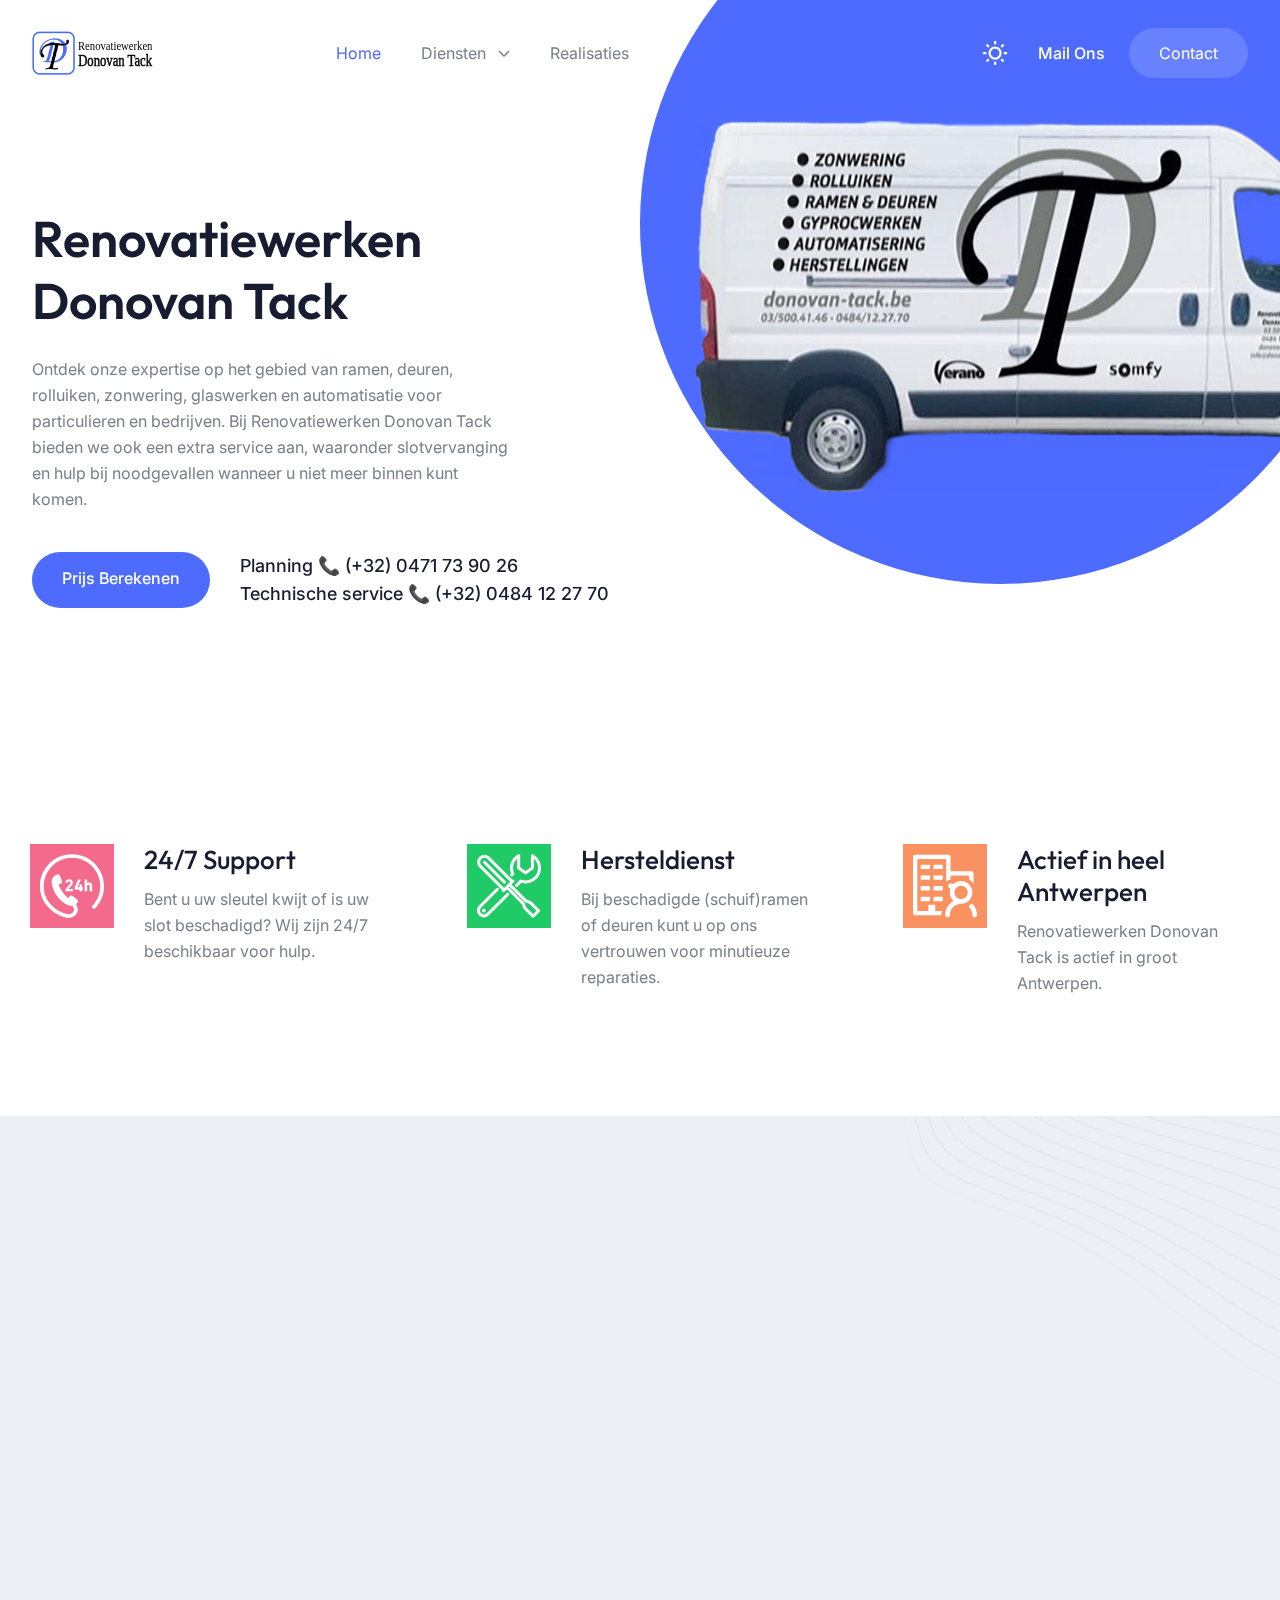
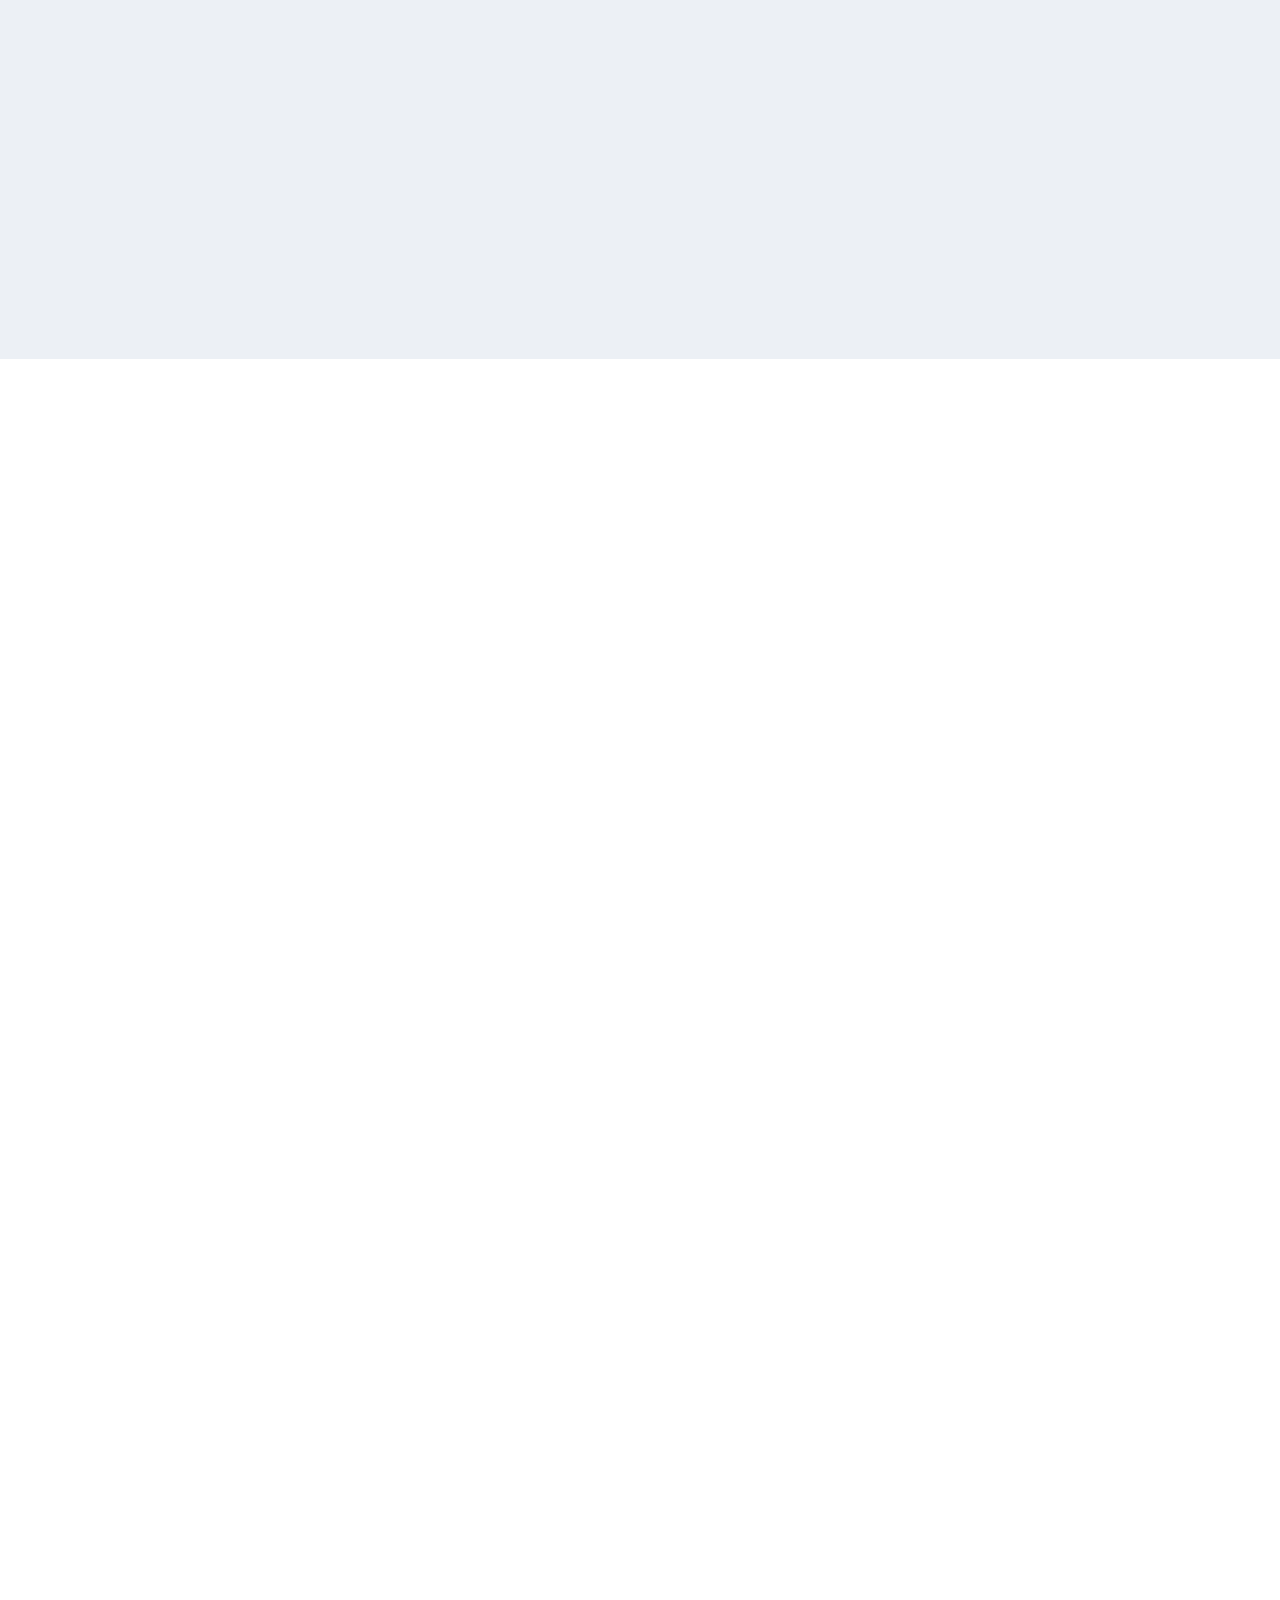
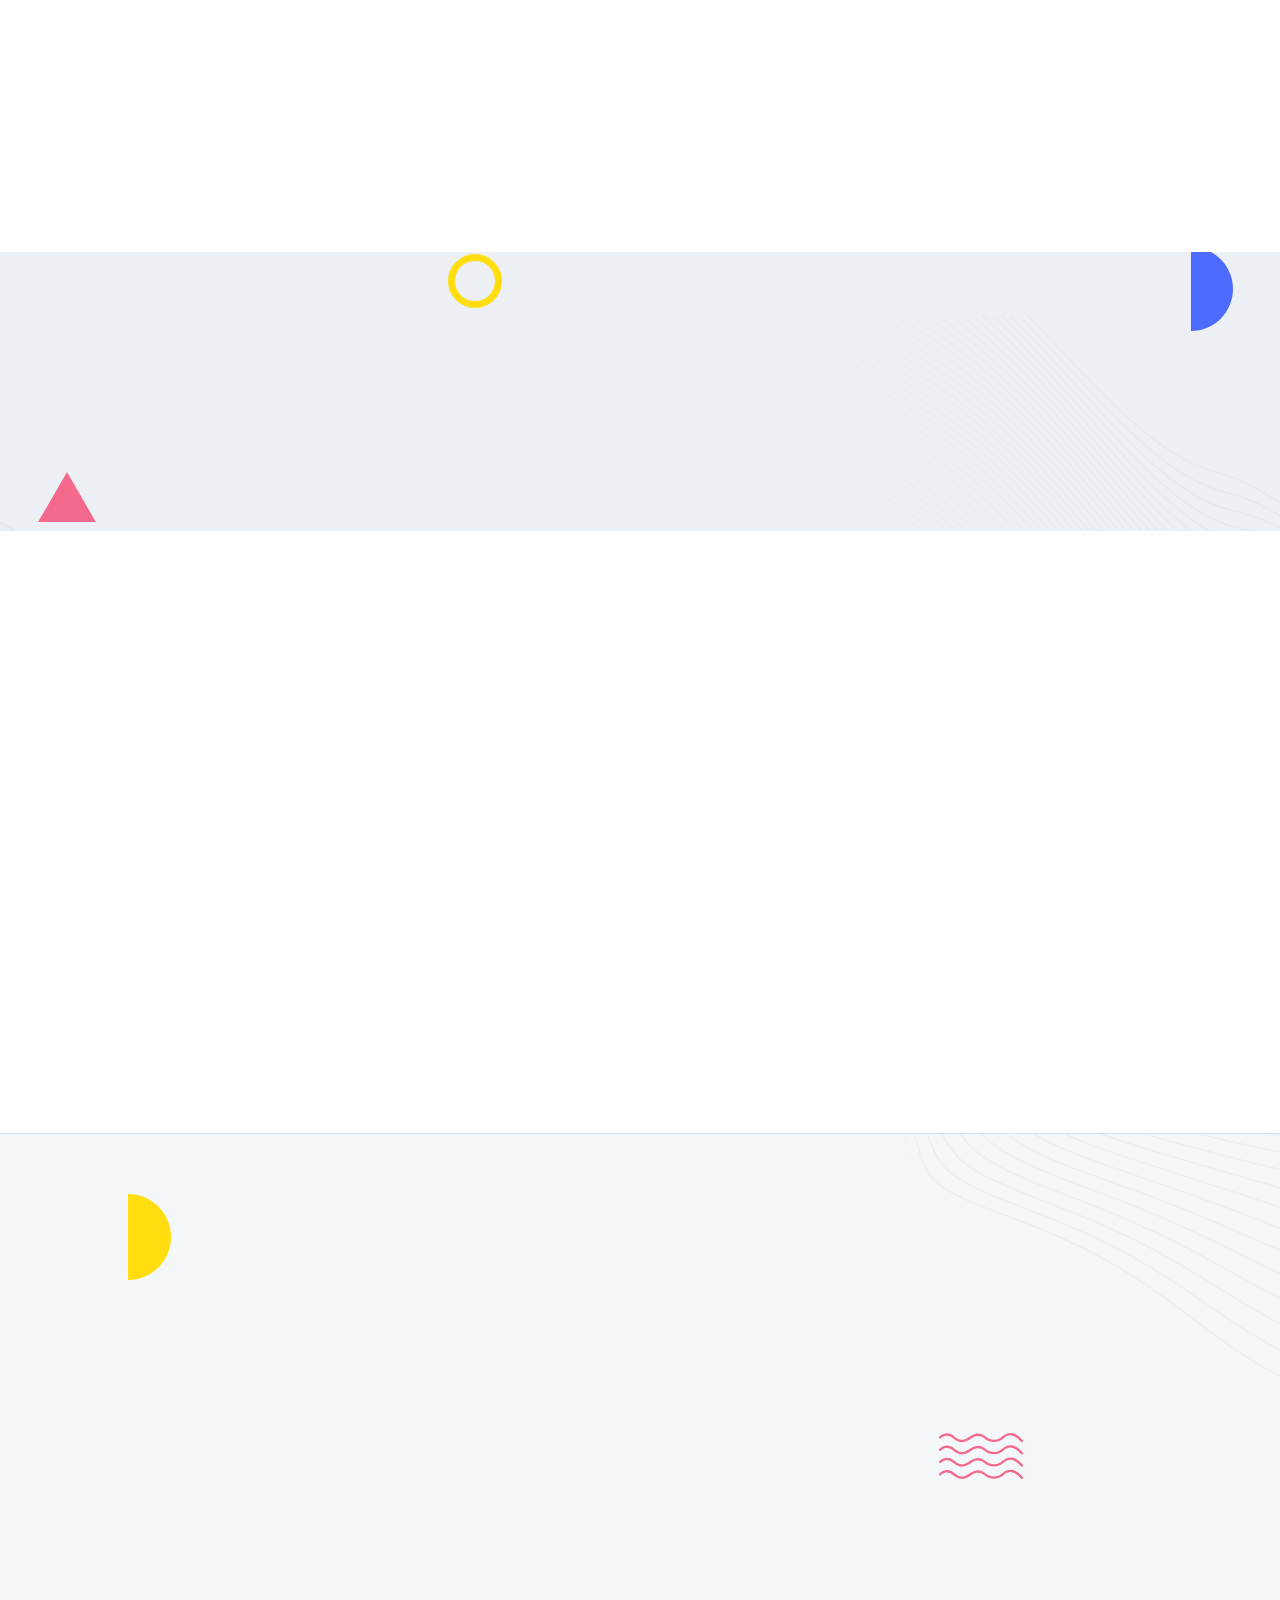
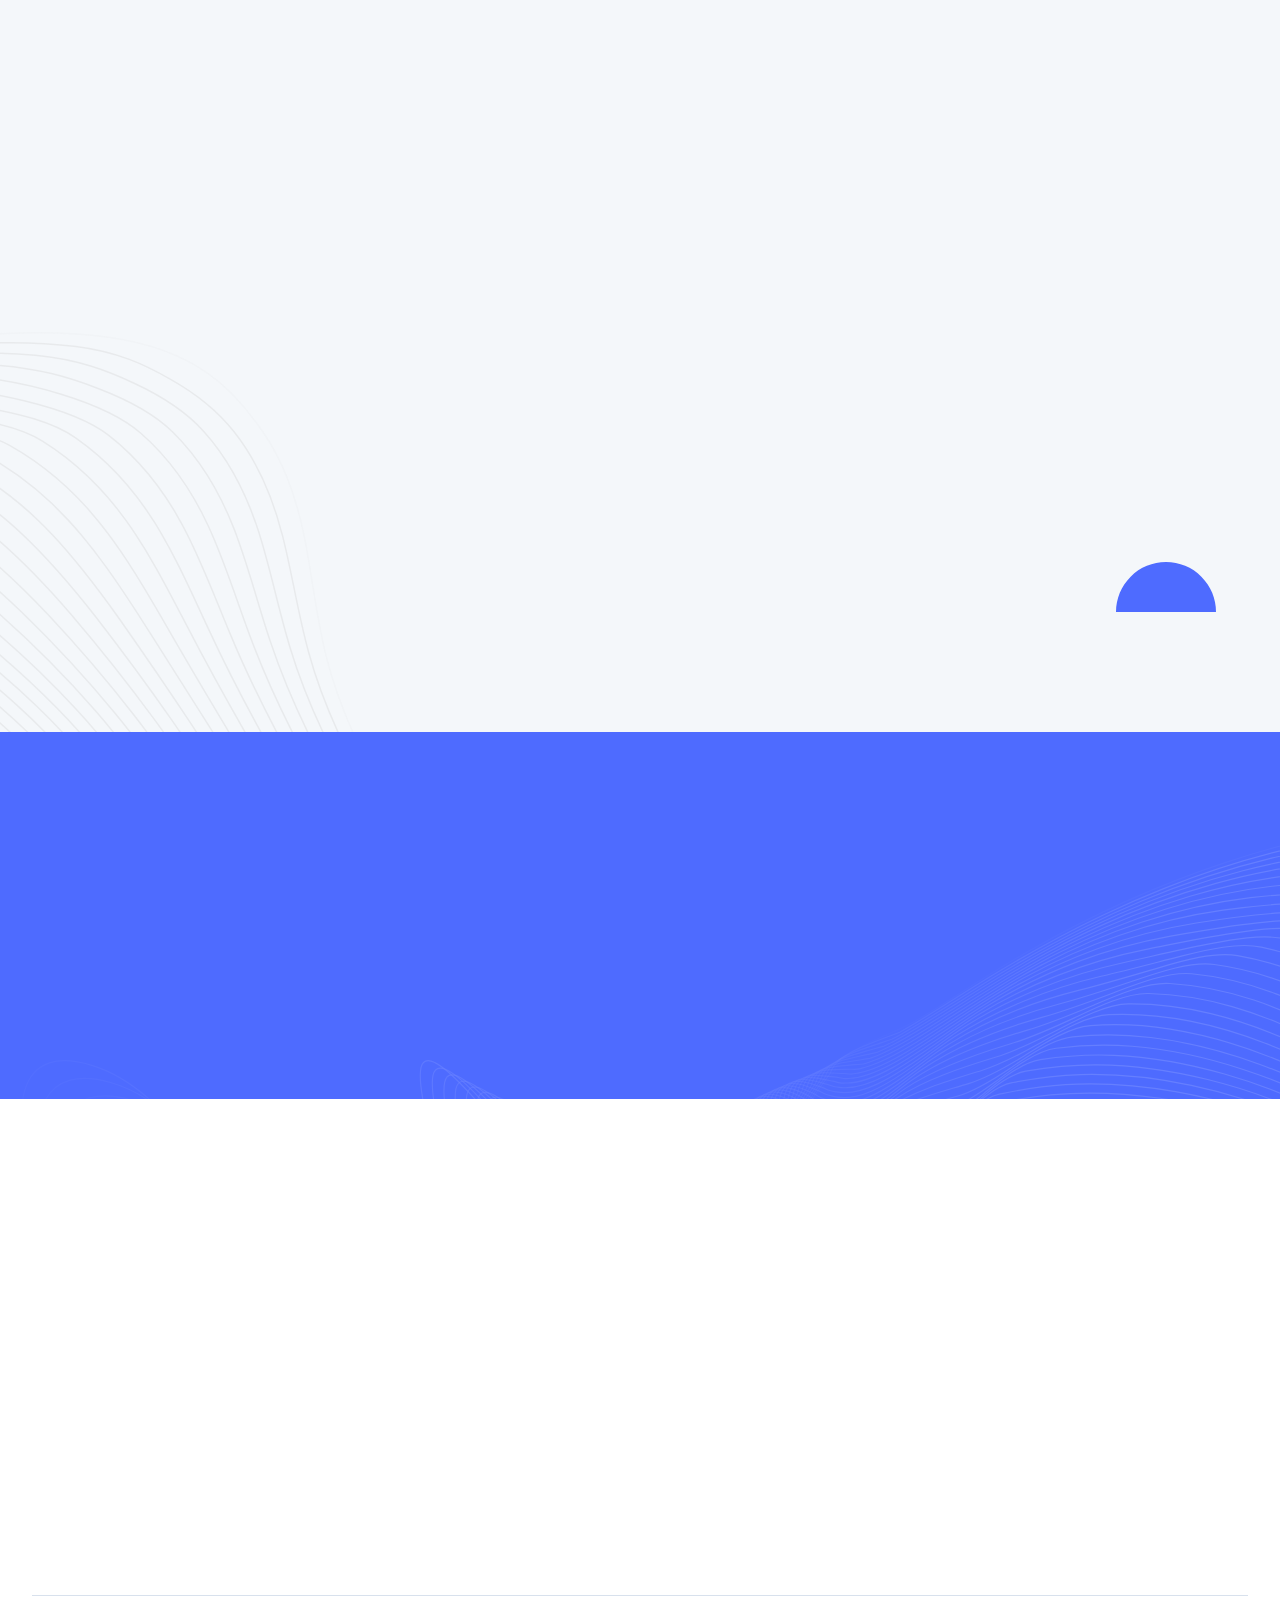
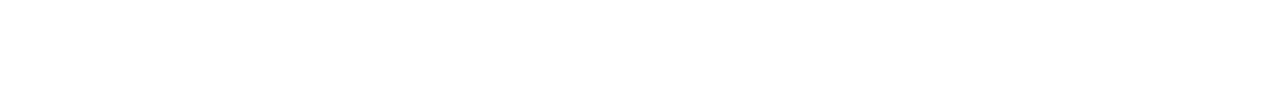
==== index.html @ 66a2e46d "add background" ====
<!DOCTYPE html>
<html lang="nl">
  <head>
    <meta charset="UTF-8" />
    <meta http-equiv="X-UA-Compatible" content="IE=edge" />
    <meta name="viewport" content="width=device-width, initial-scale=1.0" />
    <title>Expert in ramen & deuren | Renovatiewerken Donovan Tack</title>
    <meta name="description" content="Ontdek onze expertise op het gebied van ramen, deuren, rolluiken, zonwering, glaswerken en automatisatie voor particulieren en bedrijven. Bij Donovan bieden we ook een extra service aan, waaronder slotvervanging en hulp bij noodgevallen wanneer u niet meer binnen kunt komen.">
  <link rel="icon" href="images/donovan-logo.png"><link href="style.css" rel="stylesheet">
  </head>
  <body
    x-data="{ page: 'home', 'darkMode': true, 'stickyMenu': false, 'navigationOpen': false, 'scrollTop': false }"
    x-init="
         darkMode = JSON.parse(localStorage.getItem('darkMode'));
         $watch('darkMode', value => localStorage.setItem('darkMode', JSON.stringify(value)))"
    :class="{'b eh': darkMode === true}"
  >
    <!-- ===== Header Start ===== -->
    <header
  class="g s r vd ya cj"
  :class="{ 'hh sm _k dj bl ll' : stickyMenu }"
  @scroll.window="stickyMenu = (window.pageYOffset > 20) ? true : false"
>
  <div class="bb ze ki xn 2xl:ud-px-0 oo wf yf i">
    <div class="vd to/4 tc wf yf">
      <a href="index.html">
        <img class="om" src="images/donovan-logo-light.svg" alt="Logo Light" />
        <img class="xc nm" src="images/donovan-logo-dark.svg" alt="Logo Dark" />
      </a>

      <!-- Hamburger Toggle BTN -->
      <button class="po rc" @click="navigationOpen = !navigationOpen">
        <span class="rc i pf re pd">
          <span class="du-block h q vd yc">
            <span class="rc i r s eh um tg te rd eb ml jl dl" :class="{ 'ue el': !navigationOpen }"></span>
            <span class="rc i r s eh um tg te rd eb ml jl fl" :class="{ 'ue qr': !navigationOpen }"></span>
            <span class="rc i r s eh um tg te rd eb ml jl gl" :class="{ 'ue hl': !navigationOpen }"></span>
          </span>
          <span class="du-block h q vd yc lf">
            <span class="rc eh um tg ml jl el h na r ve yc" :class="{ 'sd dl': !navigationOpen }"></span>
            <span class="rc eh um tg ml jl qr h s pa vd rd" :class="{ 'sd rr': !navigationOpen }"></span>
          </span>
        </span>
      </button>
      <!-- Hamburger Toggle BTN -->
    </div>

    <div
      class="vd wo/4 sd qo f ho oo wf yf"
      :class="{ 'd hh rm sr td ud qg ug jc yh': navigationOpen }"
    >
      <nav>
        <ul class="tc _o sf yo cg ep">
          <li><a href="index.html" class="xl" :class="{ 'mk': page === 'home' }">Home</a></li>
          <li class="c i" x-data="{ dropdown: false }">
            <a
              href="#"
              class="xl tc wf yf bg"
              @click.prevent="dropdown = !dropdown"
              :class="{ 'mk': page === 'blog-grid' || page === 'blog-single' || page === 'signin' || page === 'signup' || page === '404' }"
            >
              Diensten

              <svg
              :class="{ 'wh': dropdown }"
              class="th mm we fd pf" xmlns="http://www.w3.org/2000/svg" viewBox="0 0 512 512">
                <path d="M233.4 406.6c12.5 12.5 32.8 12.5 45.3 0l192-192c12.5-12.5 12.5-32.8 0-45.3s-32.8-12.5-45.3 0L256 338.7 86.6 169.4c-12.5-12.5-32.8-12.5-45.3 0s-12.5 32.8 0 45.3l192 192z" />
              </svg>
            </a>

            <!-- Dropdown Start -->
            <ul class="a" :class="{ 'tc': dropdown }">
              <li><a href="service-1.html" class="xl" :class="{ 'mk': page === 'Rolluiken & zonwering' }">Rolluiken & zonwering</a></li>
              <li><a href="service-2.html" class="xl" :class="{ 'mk': page === 'Glaswerken' }">Glaswerken</a></li>
              <li><a href="service-3.html" class="xl" :class="{ 'mk': page === 'Ramen & deuren' }">Ramen & deuren</a></li>
              <li><a href="service-4.html" class="xl" :class="{ 'mk': page === 'Slotenmaker' }">Slotenmaker</a></li>
              <li><a href="service-5.html" class="xl" :class="{ 'mk': page === 'Automatisatie' }">Automatisatie</a></li>
              <li><a href="service-6.html" class="xl" :class="{ 'mk': page === 'Hersteldienst (schuif)ramen & deuren' }">Hersteldienst (schuif)ramen & deuren</a></li>
            </ul>
            <!-- Dropdown End -->
          </li>
          <li><a href="projects.html" class="xl">Realisaties</a></li>
        </ul>
      </nav>

      <div class="tc wf ig pb no">
        <div class="pc h io pa ra" :class="navigationOpen ? '!-ud-visible' : 'd'">
          <label class="rc ab i">
            <input type="checkbox" :value="darkMode" @change="darkMode = !darkMode" class="pf vd yc uk h r za ab" />
            <!-- Icon Sun -->
            <svg :class="{ 'wn' : page === 'home', 'xh' : page === 'home' && stickyMenu }" class="th om" width="25" height="25" viewBox="0 0 25 25" fill="none" xmlns="http://www.w3.org/2000/svg">
              <path d="M12.0908 18.6363C10.3549 18.6363 8.69 17.9467 7.46249 16.7192C6.23497 15.4916 5.54537 13.8268 5.54537 12.0908C5.54537 10.3549 6.23497 8.69 7.46249 7.46249C8.69 6.23497 10.3549 5.54537 12.0908 5.54537C13.8268 5.54537 15.4916 6.23497 16.7192 7.46249C17.9467 8.69 18.6363 10.3549 18.6363 12.0908C18.6363 13.8268 17.9467 15.4916 16.7192 16.7192C15.4916 17.9467 13.8268 18.6363 12.0908 18.6363ZM12.0908 16.4545C13.2481 16.4545 14.358 15.9947 15.1764 15.1764C15.9947 14.358 16.4545 13.2481 16.4545 12.0908C16.4545 10.9335 15.9947 9.8236 15.1764 9.00526C14.358 8.18692 13.2481 7.72718 12.0908 7.72718C10.9335 7.72718 9.8236 8.18692 9.00526 9.00526C8.18692 9.8236 7.72718 10.9335 7.72718 12.0908C7.72718 13.2481 8.18692 14.358 9.00526 15.1764C9.8236 15.9947 10.9335 16.4545 12.0908 16.4545ZM10.9999 0.0908203H13.1817V3.36355H10.9999V0.0908203ZM10.9999 20.8181H13.1817V24.0908H10.9999V20.8181ZM2.83446 4.377L4.377 2.83446L6.69082 5.14828L5.14828 6.69082L2.83446 4.37809V4.377ZM17.4908 19.0334L19.0334 17.4908L21.3472 19.8046L19.8046 21.3472L17.4908 19.0334ZM19.8046 2.83337L21.3472 4.377L19.0334 6.69082L17.4908 5.14828L19.8046 2.83446V2.83337ZM5.14828 17.4908L6.69082 19.0334L4.377 21.3472L2.83446 19.8046L5.14828 17.4908ZM24.0908 10.9999V13.1817H20.8181V10.9999H24.0908ZM3.36355 10.9999V13.1817H0.0908203V10.9999H3.36355Z" fill=""/>
            </svg>
            <!-- Icon Sun -->
            <img class="xc nm" src="images/icon-moon.svg" alt="Moon" />
          </label>
        </div>

        <a href="mailto:info@donovan-tack.be" :class="{ 'nk yl' : page === 'home', 'ok' : page === 'home' && stickyMenu }" class="ek pk xl">Mail Ons</a>
        <a href="#contact" :class="{ 'hh/[0.15]' : page === 'home', 'sh' : page === 'home' && stickyMenu }" class="lk gh dk rg tc wf xf _l gi hi">Contact</a>
      </div>
    </div>
  </div>
</header>

    <!-- ===== Header End ===== -->

    <main>
      <!-- ===== Hero Start ===== -->
      <section class="gj do ir hj sp jr i pg">
        <!-- Hero Images -->
        <div class="xc fn zd/2 2xl:ud-w-187.5 bd 2xl:ud-h-171.5 h q r">
          <img src="images/shape-01.svg" alt="shape" class="xc 2xl:ud-block h t -ud-left-[10%] ua" />
          <img src="images/shape-02.svg" alt="shape" class="xc 2xl:ud-block h u p va" />
          <img src="images/shape-03.svg" alt="shape" class="xc 2xl:ud-block h v w va" />
          <img src="images/shape-04.svg" alt="shape" class="h q r" />
          <img src="images/hero-dt.png" alt="Woman" class="h q r ua" />
        </div>

        <!-- Hero Content -->
        <div class="bb ze ki xn 2xl:ud-px-0">
          <div class="tc _o">
            <div class="animate_left jn/2">
              <h1 class="fk vj zp or kk wm wb">Renovatiewerken <br> Donovan Tack</h1>
              <p class="fq">
                Ontdek onze expertise op het gebied van ramen, deuren, rolluiken, zonwering, glaswerken en automatisatie voor particulieren en bedrijven. Bij Renovatiewerken Donovan Tack bieden we ook een extra service aan, waaronder slotvervanging en hulp bij noodgevallen wanneer u niet meer binnen kunt komen.
              </p>

              <div class="tc tf yo zf mb">
                <a href="https://renovatiewerkendonovantack.window4u.eu/" target="_blank" class="ek jk lk gh gi hi rg ml il vc _d _l"
                  >Prijs Berekenen</a
                >

                <span class="tc sf">
                  <a href="tel:+32471739026" class="inline-block ek xj kk wm">Planning 📞 (+32) 0471 73 90 26</a>
                  <a href="tel:+32484122770" class="inline-block ek xj kk wm">Technische service 📞 (+32) 0484 12 27 70</a>
                </span>
              </div>
            </div>
          </div>
        </div>
      </section>
      <!-- ===== Hero End ===== -->

      <!-- ===== Small Features Start ===== -->
      <section id="features">
        <div class="bb ze ki yn 2xl:ud-px-12.5">
          <div class="tc uf zo xf ap zf bp mq">
            <!-- Small Features Item -->
            <div class="animate_top kn to/3 tc cg oq">
              <div class="tc wf xf cf ae cd mh">
                <img src="images/icon-05.svg" alt="Icon" />
              </div>
              <div>
                <h4 class="ek yj go kk wm xb">24/7 Support</h4>
                <p>Bent u uw sleutel kwijt of is uw slot beschadigd? Wij zijn 24/7 beschikbaar voor hulp.</p>
              </div>
            </div>

            <!-- Small Features Item -->
            <div class="animate_top kn to/3 tc cg oq">
              <div class="tc wf xf cf ae cd nh">
                <img src="images/icon-06.svg" alt="Icon" />
              </div>
              <div>
                <h4 class="ek yj go kk wm xb">Hersteldienst</h4>
                <p>Bij beschadigde (schuif)ramen of deuren kunt u op ons vertrouwen voor minutieuze reparaties.</p>
              </div>
            </div>

            <!-- Small Features Item -->
            <div class="animate_top kn to/3 tc cg oq">
              <div class="tc wf xf cf ae cd oh">
                <img src="images/icon-04.svg" alt="Icon" />
              </div>
              <div>
                <h4 class="ek yj go kk wm xb">Actief in heel Antwerpen</h4>
                <p>Renovatiewerken Donovan Tack is actief in groot Antwerpen.</p>
              </div>
            </div>
          </div>
        </div>
      </section>
      <!-- ===== Small Features End ===== -->

      <!-- ===== About Start ===== -->
      <section class="ji gp uq 2xl:ud-py-35 pg">
        <div class="bb ze ki xn wq i pg qh rm ji hp">
          <div class="tc wf gg qq">
            <!-- About Images -->
            <div class="animate_left xc gn gg jn/2 i">
              <div>
                <img src="images/shape-05.svg" alt="Shape" class="h -ud-left-5 x" />
                <img src="images/about-1.jpg" alt="About" class="ib" />
                <img src="images/about-2.jpg" alt="About" />
              </div>
              <div>
                <img src="images/shape-06.svg" alt="Shape" />
                <img src="images/about-3.jpg" alt="About" class="ob gb" />
                <img src="images/shape-07.svg" alt="Shape" class="bb" />
              </div>
            </div>

            <!-- About Content -->
            <div class="animate_right jn/2">
              <h4 class="ek yj mk gb">Expert in ramen & deuren</h4>
              <h2 class="fk vj zp pr kk wm qb">Onze specialisatie ligt in het plaatsen van ramen en deuren</h2>
              <p class="uo">Wilt u nieuwe ramen en deuren laten installeren, of uw bestaande constructies uitbreiden met rolluiken en zonwering? Donovan Tack uit Brecht staat graag voor u klaar.<br><br>
                Als zaakvoerder met jarenlange ervaring in het vak, weet Donovan Tack precies hoe hij uw woning of bedrijfsgebouw kan opfrissen en beveiligen.</p>

              <!-- <a href="https://www.youtube.com/watch?v=xcJtL7QggTI" data-fslightbox class="vc wf hg mb">
                <span class="tc wf xf be dd rg i gh ua">
                  <span class="nf h vc yc vd rg gh qk -ud-z-1"></span>
                  <img src="images/icon-play.svg" alt="Play" />
                </span>
                <span class="kk">SEE HOW WE WORK</span>
              </a> -->
            </div>
          </div>
          <img src="images/shape-13.svg" alt="Shape" class="h r q" />
        </div>
      </section>
      <!-- ===== About End ===== -->

      <!-- ===== Services Start ===== -->
      <section id="service" class="lj tp kr">
        <!-- Section Title Start -->
        <div
          x-data="{ sectionTitle: `Dienstenaanbod`, sectionTitleText: `Donovan zorgt ervoor dat elke opdracht tot in de puntjes wordt afgewerkt. Bekijk hieronder hoe hij u van dienst kan zijn.`}"
        >
          <div class="animate_top bb ze rj ki xn vq">
    <h2
            x-text="sectionTitle"
            class="fk vj pr kk wm on/5 gq/2 bb _b"
    >
    </h2>
    <p class="bb on/5 wo/5 hq" x-text="sectionTitleText"></p>
</div>


        </div>
        <!-- Section Title End -->

        <div class="bb ze ki xn yq mb en">
          <div class="wc qf pn xo ng">
            <!-- Service Item -->
            <div class="animate_top sg oi pi zq ml il am cn _m">
              <img src="images/project-z5.jpg" alt="Icon" />
              <h4 class="ek zj kk wm nb _b">Rolluiken & zonwering</h4>
              <p>U heeft de keuze uit een breed scala aan opties, zoals isolerende rolluiken of verduisterende zonwering. De mogelijkheden zijn eindeloos!</p><br>
              <span class="tc sf">
                <a href="service-1.html" class="inline-block ek xj kk wm">Meer info -></a>
              </span>
            </div>

            <!-- Service Item -->
            <div class="animate_top sg oi pi zq ml il am cn _m">
              <img src="images/project-g1.jpg" alt="Icon" />
              <h4 class="ek zj kk wm nb _b">Glaswerken</h4>
              <p>Heeft u barsten in uw ramen of deuren, of breuken in uw lichtkoepels? Geen zorgen, Donovan Tack weet raad met elke glasbreuk.</p><br>
              <span class="tc sf">
                <a href="service-2.html" class="inline-block ek xj kk wm">Meer info -></a>
              </span>
            </div>

            <!-- Service Item -->
            <div class="animate_top sg oi pi zq ml il am cn _m">
              <img src="images/project-d5.jpg" alt="Icon" />
              <h4 class="ek zj kk wm nb _b">Ramen & deuren</h4>
              <p>Donovan installeert een breed scala aan ramen en deuren, waaronder traditionele draai- en kiepramen, innovatieve PADK-modellen en stevige deuren.</p><br>
              <span class="tc sf">
                <a href="service-3.html" class="inline-block ek xj kk wm">Meer info -></a>
              </span>
            </div>

            <!-- Service Item -->
            <div class="animate_top sg oi pi zq ml il am cn _m">
              <img src="images/project-s1.jpg" alt="Icon" />
              <h4 class="ek zj kk wm nb _b">Slotenmaker</h4>
              <p>Als u uw sleutel kwijt bent of als het slot van uw woning beschadigd is, kunt u Donovan 24/7 inschakelen voor hulp.</p><br>
              <span class="tc sf">
                <a href="service-4.html" class="inline-block ek xj kk wm">Meer info -></a>
              </span>
            </div>

            <!-- Service Item -->
            <div class="animate_top sg oi pi zq ml il am cn _m">
              <img src="images/project-a1.jpg" alt="Icon" />
              <h4 class="ek zj kk wm nb _b">Automatisatie</h4>
              <p>Met Donovans automatisatieopties wordt het openen en sluiten van uw rolluiken of zonwering kinderspel.</p><br>
              <span class="tc sf">
                <a href="service-5.html" class="inline-block ek xj kk wm">Meer info -></a>
              </span>
            </div>

            <!-- Service Item -->
            <div class="animate_top sg oi pi zq ml il am cn _m">
              <img src="images/project-h1.jpg" alt="Icon" />
              <h4 class="ek zj kk wm nb _b">Hersteldienst (schuif)ramen & deuren</h4>
              <p>Donovan herstelt (schuif)ramen en deuren met de nodige expertise en heeft diverse vervangonderdelen direct beschikbaar.</p><br>
              <span class="tc sf">
                <a href="service-6.html" class="inline-block ek xj kk wm">Meer info -></a>
              </span>
            </div>
          </div>
        </div>
      </section>
      <!-- ===== Services End ===== -->

      <!-- ===== Counter Start ===== -->
      <section class="i pg qh rm ji hp">
        <img src="images/shape-11.svg" alt="Shape" class="of h ga ha ke" />
        <img src="images/shape-07.svg" alt="Shape" class="h ia o ae jf" />
        <img src="images/shape-14.svg" alt="Shape" class="h ja ka" />
        <img src="images/shape-15.svg" alt="Shape" class="h q p" />

        <div class="bb ze i va ki xn br">
          <div class="tc uf sn tn xf un gg">
            <div class="animate_top me/5 ln rj">
              <h2 class="gk vj zp or kk wm hc">100%</h2>
              <p class="ek bk aq">Vakmanschap</p>
            </div>
            <div class="animate_top me/5 ln rj">
              <h2 class="gk vj zp or kk wm hc">100%</h2>
              <p class="ek bk aq">Kwaliteit</p>
            </div>
            <div class="animate_top me/5 ln rj">
              <h2 class="gk vj zp or kk wm hc">100%</h2>
              <p class="ek bk aq">Tevredenheid van onze klanten</p>
            </div>
          </div>
        </div>
      </section>
      <!-- ===== Counter End ===== -->

      <!-- ===== Clients Start ===== -->
      <section class="pj vp mr">
        <!-- Section Title Start -->
        <div
          x-data="{ sectionTitle: `Vertrouw op onze kwaliteitsmerken voor een duurzaam resultaat`, sectionTitleText: `Renovatiewerken Donovan Tack werkt samen met gerenommeerde kwaliteitsmerken zoals Verano, Somfy, Kömmerling, Aliplast, Window4U en Kochs, om ervoor te zorgen dat uw renovatieproject een duurzaam resultaat oplevert.`}"
        >
          <div class="animate_top bb ze rj ki xn vq">
    <h2
            x-text="sectionTitle"
            class="fk vj pr kk wm on/5 gq/2 bb _b"
    >
    </h2>
    <p class="bb on/5 wo/5 hq" x-text="sectionTitleText"></p>
</div>


        </div>
        <!-- Section Title End -->

        <div class="bb ze ah ch pm hj xp ki xn 2xl:ud-px-49 bc">
          <div class="wc rf qn zf cp kq xf wf">
            <a href="#" class="rc animate_top">
              <img class="th wl ml il zl om" src="images/pr-verano-light.png" alt="Clients" />
              <img class="xc sk ml il zl nm" src="images/pr-verano-dark.png" alt="Clients" />
            </a>
            <a href="#" class="rc animate_top">
              <img class="tk ml il zl om" src="images/pr-kommerling-light.png" alt="Clients" />
              <img class="xc sk ml il zl nm" src="images/pr-kommerling-light.png" alt="Clients" />
            </a>
            <a href="#" class="rc animate_top">
              <img class="tk ml il zl om" src="images/pr-kochs-light.png" alt="Clients" />
              <img class="xc sk ml il zl nm" src="images/pr-kochs-light.png" alt="Clients" />
            </a>
            <a href="#" class="rc animate_top">
              <img class="tk ml il zl om" src="images/pr-somfy-light.png" alt="Clients" />
              <img class="xc sk ml il zl nm" src="images/pr-somfy-light.png" alt="Clients" />
            </a>
            <a href="#" class="rc animate_top">
              <img class="tk ml il zl om" src="images/pr-aliplast-light.png" alt="Clients" />
              <img class="xc sk ml il zl nm" src="images/pr-aliplast-light.png" alt="Clients" />
            </a>
            <a href="#" class="rc animate_top">
              <img class="tk ml il zl om" src="images/pr-window-light.png" alt="Clients" />
              <img class="xc sk ml il zl nm" src="images/pr-window-light.png" alt="Clients" />
            </a>
          </div>
        </div>
      </section>
      <!-- ===== Clients End ===== -->

      <!-- ===== Contact Start ===== -->
      <section id="contact" class="i pg fh rm ji gp uq">
        <!-- Bg Shapes -->
        <img src="images/shape-06.svg" alt="Shape" class="h aa y" />
        <img src="images/shape-03.svg" alt="Shape" class="h ca u" />
        <img src="images/shape-07.svg" alt="Shape" class="h w da ee" />
        <img src="images/shape-12.svg" alt="Shape" class="h p s" />
        <img src="images/shape-13.svg" alt="Shape" class="h r q" />

        <!-- Section Title Start -->
        <div
                x-data="{ sectionTitle: `Contacteer Ons`, sectionTitleText: `Wilt u meer informatie over ons dienstenaanbod of een offerte aanvragen? Neem dan contact op met Donovan via de onderstaande gegevens of via het contactformulier.`}"
        >
          <div class="animate_top bb ze rj ki xn vq">
            <h2
                    x-text="sectionTitle"
                    class="fk vj pr kk wm on/5 gq/2 bb _b"
            >
            </h2>
            <p class="bb on/5 wo/5 hq" x-text="sectionTitleText"></p>
          </div>


        </div>
        <!-- Section Title End -->

        <div class="i va bb ye ki xn wq jb mo">
          <div class="tc uf sn tf rn un zf xl:gap-10">
            <div class="animate_top w-full mn/5 to/3 vk sg hh sm yh rq i pg">
              <!-- Bg Shapes -->
              <img src="images/shape-03.svg" alt="Shape" class="h la x wd" />
              <img src="images/shape-06.svg" alt="Shape" class="h la ma ne kf" />

              <div class="fb">
                <h4 class="wj kk wm cc">Adres</h4>
                <p><a href="https://goo.gl/maps/TNPEZEjR57NifMct6" target="_blank">Brasschaatbaan 5, 2960 Brecht, België</a></p>
              </div>
              <div class="fb">
                <h4 class="wj kk wm cc">Telefoon (Planning)</h4>
                <p><a href="tel:+32471739026">(+32) 0471 73 90 26</a></p>
              </div>
              <div class="fb">
                <h4 class="wj kk wm cc">Telefoon (Technische dienst)</h4>
                <p><a href="tel:+32484122770">(+32) 0484 12 27 70</a></p>
              </div>
              <div class="fb">
                <h4 class="wj kk wm cc">E-mailadres</h4>
                <p><a href="mailto:info@donovan-tack.be">info@donovan-tack.be</a></p>
              </div>
              <div class="fb">
                <h4 class="wj kk wm cc">BTW-nummer</h4>
                <p>BE 0652.977.076</p>
              </div>

              <span class="rc nd rh tm lc fb"></span>

              <div>
                <h4 class="wj kk wm qb">Volg ons op Facebook</h4>
                <ul class="tc wf fg">
                  <li>
                    <a href="https://www.facebook.com/RenovatiewerkenDonovanTack" target="_blank" class="c tc wf xf ie ld rg ml il tl">
                      <svg class="th lm ml il" width="11" height="20" viewBox="0 0 11 20" fill="none" xmlns="http://www.w3.org/2000/svg">
                        <path
                                d="M6.83366 11.3752H9.12533L10.042 7.7085H6.83366V5.87516C6.83366 4.931 6.83366 4.04183 8.667 4.04183H10.042V0.96183C9.74316 0.922413 8.61475 0.833496 7.42308 0.833496C4.93433 0.833496 3.16699 2.35241 3.16699 5.14183V7.7085H0.416992V11.3752H3.16699V19.1668H6.83366V11.3752Z"
                                fill=""
                        />
                      </svg>
                    </a>
                  </li>
                </ul>
              </div>
            </div>

            <div class="animate_top w-full nn/5 vo/3 vk sg hh sm yh tq">
              <form action="https://formbold.com/s/3K7Zl" method="POST">
                <div class="tc sf yo ap zf ep qb">
                  <div class="vd to/2">
                    <label class="rc ac" for="fullname">Voor-en achternaam</label>
                    <input
                            type="text"
                            name="fullname"
                            id="fullname"
                            placeholder="Donovan Tack"
                            class="vd ph sg zk xm _g ch pm hm dm dn em pl/50 xi mi"
                            required=""
                    />
                  </div>

                  <div class="vd to/2">
                    <label class="rc ac" for="email">E-mailadres</label>
                    <input
                            type="email"
                            name="email"
                            id="email"
                            placeholder="voorbeeld@gmail.com"
                            class="vd ph sg zk xm _g ch pm hm dm dn em pl/50 xi mi"
                            required=""
                    />
                  </div>
                </div>

                <div class="tc sf yo ap zf ep qb">
                  <div class="vd to/2">
                    <label class="rc ac" for="phone">Telefoonnummer</label>
                    <input
                            type="text"
                            name="phone"
                            id="phone"
                            placeholder="(+32) 0433423432"
                            class="vd ph sg zk xm _g ch pm hm dm dn em pl/50 xi mi"
                            required=""
                    />
                  </div>

                  <div class="vd to/2">
                    <label class="rc ac" for="subject">Onderwerp</label>
                    <input
                            type="text"
                            for="subject"
                            id="subject"
                            placeholder="Typ uw onderwerp"
                            class="vd ph sg zk xm _g ch pm hm dm dn em pl/50 xi mi"
                            required=""
                    />
                  </div>
                </div>

                <div class="fb">
                  <label class="rc ac" for="message">Bericht</label>
                  <textarea
                          placeholder="Schrijf uw bericht"
                          rows="4"
                          name="message"
                          id="message"
                          class="vd ph sg zk xm _g ch pm hm dm dn em pl/50 ci"
                          required=""
                  ></textarea>
                </div>

                <div class="tc xf">
                  <button class="vc rg lk gh ml il hi gi _l">Verstuur Bericht</button>
                </div>
              </form>
            </div>
          </div>
        </div>
      </section>
      <!-- ===== Contact End ===== -->

      <!-- ===== CTA Start ===== -->
      <section class="i pg gh ji">
  <!-- Bg Shape -->
  <img class="h p q" src="images/shape-16.svg" alt="Bg Shape" />

  <div class="bb ye i z-10 ki xn dr">
    <div class="tc uf sn tn un gg">
      <div class="animate_left to/2">
        <h2 class="fk vj zp pr lk ac">
          Heeft u interesse in het op maat laten installeren van ramen en deuren?
        </h2>
        <p class="lk">
          Aarzel dan niet om een vrijblijvende offerte aan te vragen!
        </p>
      </div>
      <div class="animate_right bf">
        <a href="mailto:info@donovan-tack.be" class="vc ek kk hh rg ol il cm gi hi">
            Offerte Aanvragen
        </a>
      </div>
    </div>
  </div>
</section>

      <!-- ===== CTA End ===== -->
    </main>
    <!-- ===== Footer Start ===== -->
    <footer>
  <div class="bb ze ki xn 2xl:ud-px-0">
    <!-- Footer Top -->
    <div class="ji gp">
      <div class="tc uf ap gg fp">
        <div class="animate_top zd/2 to/4">
          <a href="index.html">
            <img src="images/donovan-logo-light.svg" alt="Logo" class="om" />
            <img src="images/donovan-logo-dark.svg" alt="Logo" class="xc nm" />
          </a>

          <p class="lc fb">Renovatiewerken Donovan Tack is uw expert in rolluiken, zonwering, glaswerken, ramen, deuren en automatisatie.</p>

          <ul class="tc wf cg">
            <li>
              <a href="https://www.facebook.com/RenovatiewerkenDonovanTack" target="_blank">
                <svg class="vh ul cl il" width="24" height="24" viewBox="0 0 24 24" fill="none" xmlns="http://www.w3.org/2000/svg">
                  <g clip-path="url(#clip0_48_1499)">
                    <path d="M14 13.5H16.5L17.5 9.5H14V7.5C14 6.47 14 5.5 16 5.5H17.5V2.14C17.174 2.097 15.943 2 14.643 2C11.928 2 10 3.657 10 6.7V9.5H7V13.5H10V22H14V13.5Z" fill="" />
                  </g>
                  <defs>
                    <clipPath id="clip0_48_1499">
                      <rect width="24" height="24" fill="white" />
                    </clipPath>
                  </defs>
                </svg>
              </a>
            </li>
          </ul>
        </div>

        <div class="vd ro tc sf rn un gg vn">
          <div class="animate_top">
            <h4 class="kk wm tj ec">Snelle Links</h4>

            <ul>
              <li><a href="#" class="sc xl vb">Home</a></li>
              <li><a href="#service" class="sc xl vb">Diensten</a></li>
              <li><a href="projects.html" class="sc xl vb">Realisaties</a></li>
              <li><a href="mailto:info@donovan-tack.be" class="sc xl vb">Offerte Aanvragen</a></li>
              <li><a href="https://renovatiewerkendonovantack.window4u.eu/" target="_blank" class="sc xl vb">Prijs Berekenen</a></li>
            </ul>
          </div>

          <div class="animate_top">
            <h4 class="kk wm tj ec">Diensten</h4>

            <ul>
              <li><a href="service-1.html" class="sc xl vb">Rolluiken & zonwering</a></li>
              <li><a href="service-2.html" class="sc xl vb">Glaswerken</a></li>
              <li><a href="service-3.html" class="sc xl vb">Ramen & deuren</a></li>
              <li><a href="service-4.html" class="sc xl vb">Slotenmaker<span class="sc ek uj lk nh rg zi _i nc">24/7</span></a></li>
              <li><a href="service-5.html" class="sc xl vb">Automatisatie</a></li>
              <li><a href="service-6.html" class="sc xl vb">Hersteldienst ramen & deuren</a></li>
            </ul>
          </div>

          <div class="animate_top">
            <h4 class="kk wm tj ec">Contact</h4>

            <ul>
              <li><a href="https://goo.gl/maps/TNPEZEjR57NifMct6" target="_blank" class="sc xl vb">📍 Adres</a></li>
              <li><a href="tel:+32471739026" class="sc xl vb">📞 Planning</a></li>
              <li><a href="tel:+32484122770" class="sc xl vb">📞 Technische Dienst</a></li>
              <li><a href="mailto:info@donovan-tack.be" class="sc xl vb">📧 Mail Ons</a></li>
            </ul>
          </div>

          <div class="animate_top">
            <h4 class="kk wm tj ec">Partners</h4>
            <ul>
              <li><a href="https://verano.be/" target="_blank" class="sc xl vb">Verano</a></li>
              <li><a href="https://www.somfy.be/nl-be/" target="_blank" class="sc xl vb">Somfy</a></li>
              <li><a href="https://www.kommerling.be/" target="_blank" class="sc xl vb">Kömmerling</a></li>
              <li><a href="https://window4u.eu/" target="_blank" class="sc xl vb">Window4U</a></li>
              <li><a href="https://www.aliplast.be/" target="_blank" class="sc xl vb">Aliplast</a></li>
              <li><a href="https://www.kochs.nl/" target="_blank" class="sc xl vb">Kochs</a></li>
            </ul>
          </div>
        </div>
      </div>
    </div>
    <!-- Footer Top -->

    <!-- Footer Bottom -->
    <div class="bh ch pm tc uf sf yo wf xf ap cg fp bj">
      <div class="animate_top">
        <p>&copy; 2023 Donovan Tack</p>
        <p>Designed by <a href="https://upxero.com" target="_blank">Upxero</a></p>
      </div>

      <div class="animate_top">
        <ul class="tc wf gg">
          <li><a href="#" class="xl">Support</a></li>
          <li><a href="#" class="xl">Privacy Policy</a></li>
        </ul>
      </div>
    </div>
    <!-- Footer Bottom -->
  </div>
</footer>

    <!-- ===== Footer End ===== -->

    <!-- ====== Back To Top Start ===== -->
    <button
  class="xc wf xf ie ld vg sr gh tr g sa ta _a"
  @click="window.scrollTo({top: 0, behavior: 'smooth'})"
  @scroll.window="scrollTop = (window.pageYOffset > 50) ? true : false"
  :class="{ 'uc' : scrollTop }"
>
  <svg class="uh se qd" xmlns="http://www.w3.org/2000/svg" viewBox="0 0 512 512">
    <path d="M233.4 105.4c12.5-12.5 32.8-12.5 45.3 0l192 192c12.5 12.5 12.5 32.8 0 45.3s-32.8 12.5-45.3 0L256 173.3 86.6 342.6c-12.5 12.5-32.8 12.5-45.3 0s-12.5-32.8 0-45.3l192-192z" />
  </svg>
</button>

    <!-- ====== Back To Top End ===== -->

    <script>
      //  Pricing Table
      const setup = () => {
        return {
          isNavOpen: false,

          billPlan: 'monthly',

          plans: [
            {
              name: 'Starter',
              price: {
                monthly: 29,
                annually: 29 * 12 - 199,
              },
              features: ['400 GB Storaget', 'Unlimited Photos & Videos', 'Exclusive Support'],
            },
            {
              name: 'Growth Plan',
              price: {
                monthly: 59,
                annually: 59 * 12 - 100,
              },
              features: ['400 GB Storaget', 'Unlimited Photos & Videos', 'Exclusive Support'],
            },
            {
              name: 'Business',
              price: {
                monthly: 139,
                annually: 139 * 12 - 100,
              },
              features: ['400 GB Storaget', 'Unlimited Photos & Videos', 'Exclusive Support'],
            },
          ],
        };
      };
    </script>
  <script defer src="bundle.js"></script></body>
</html>
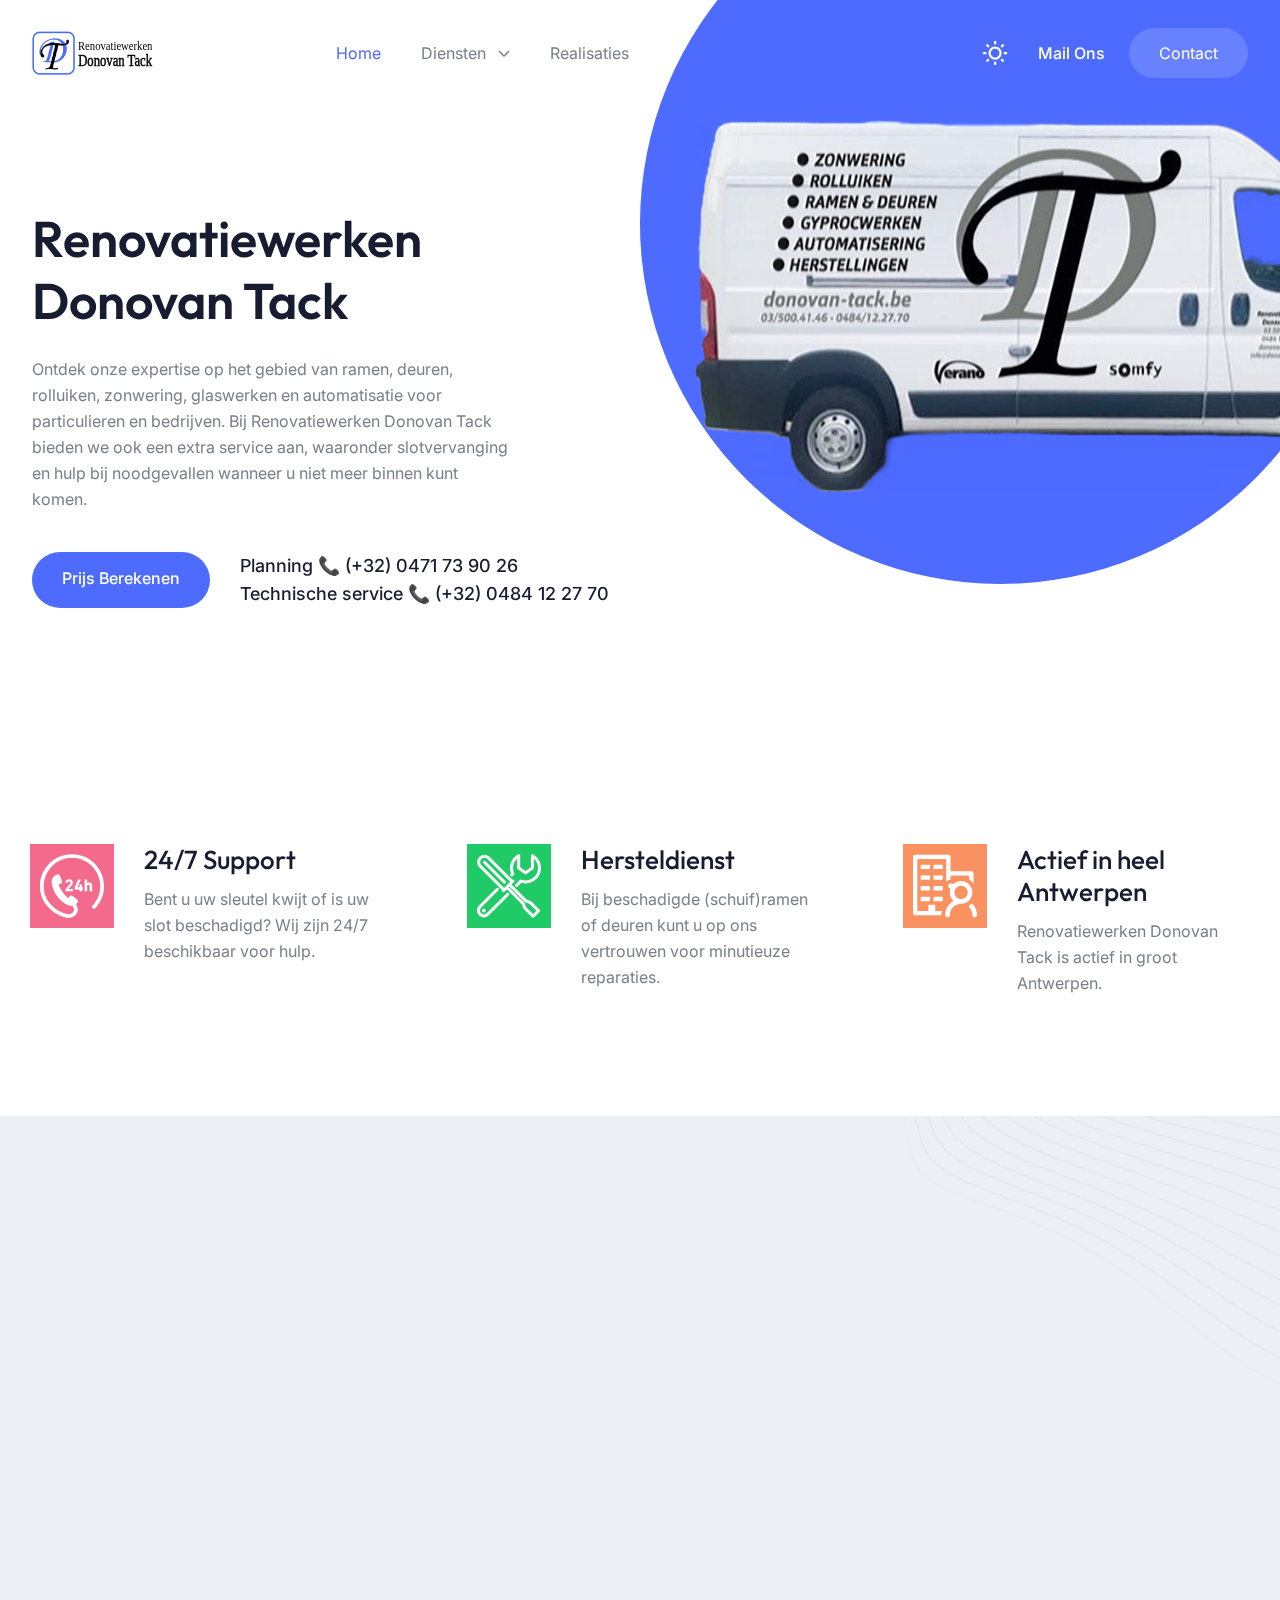
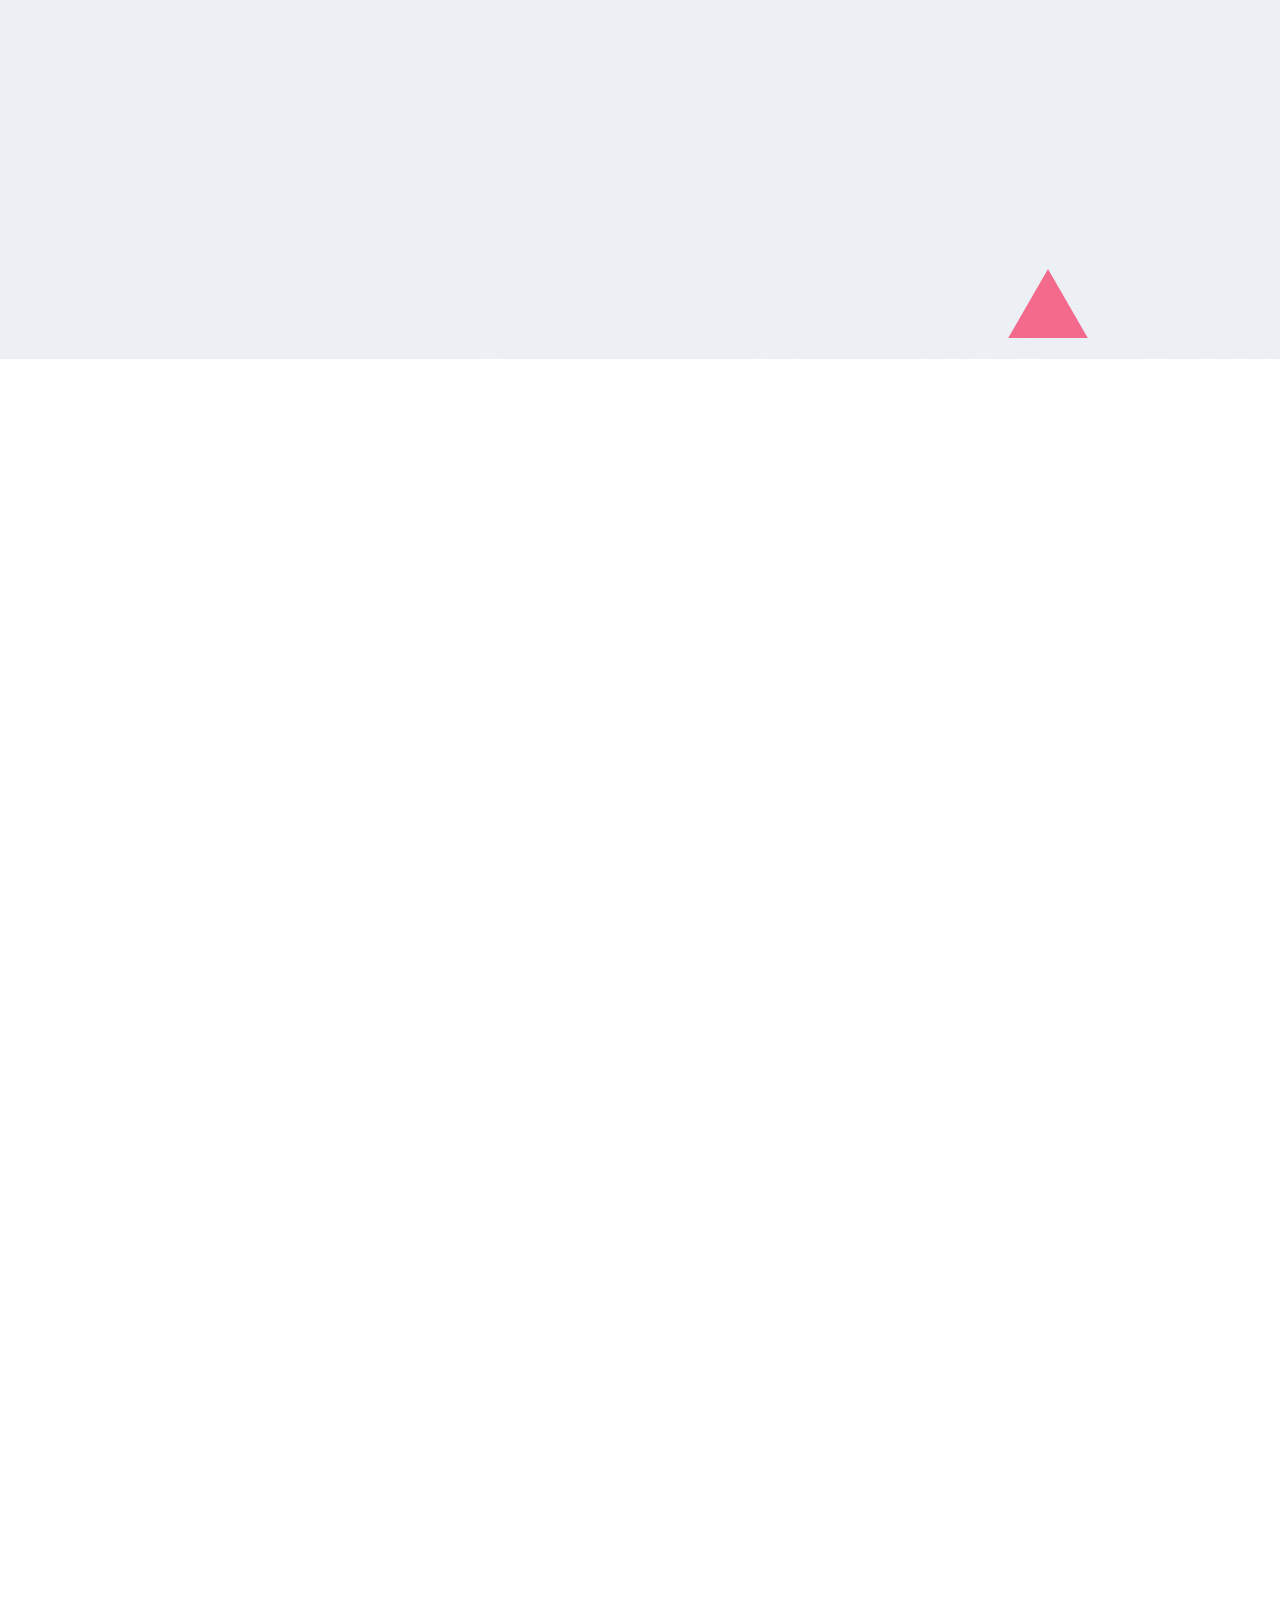
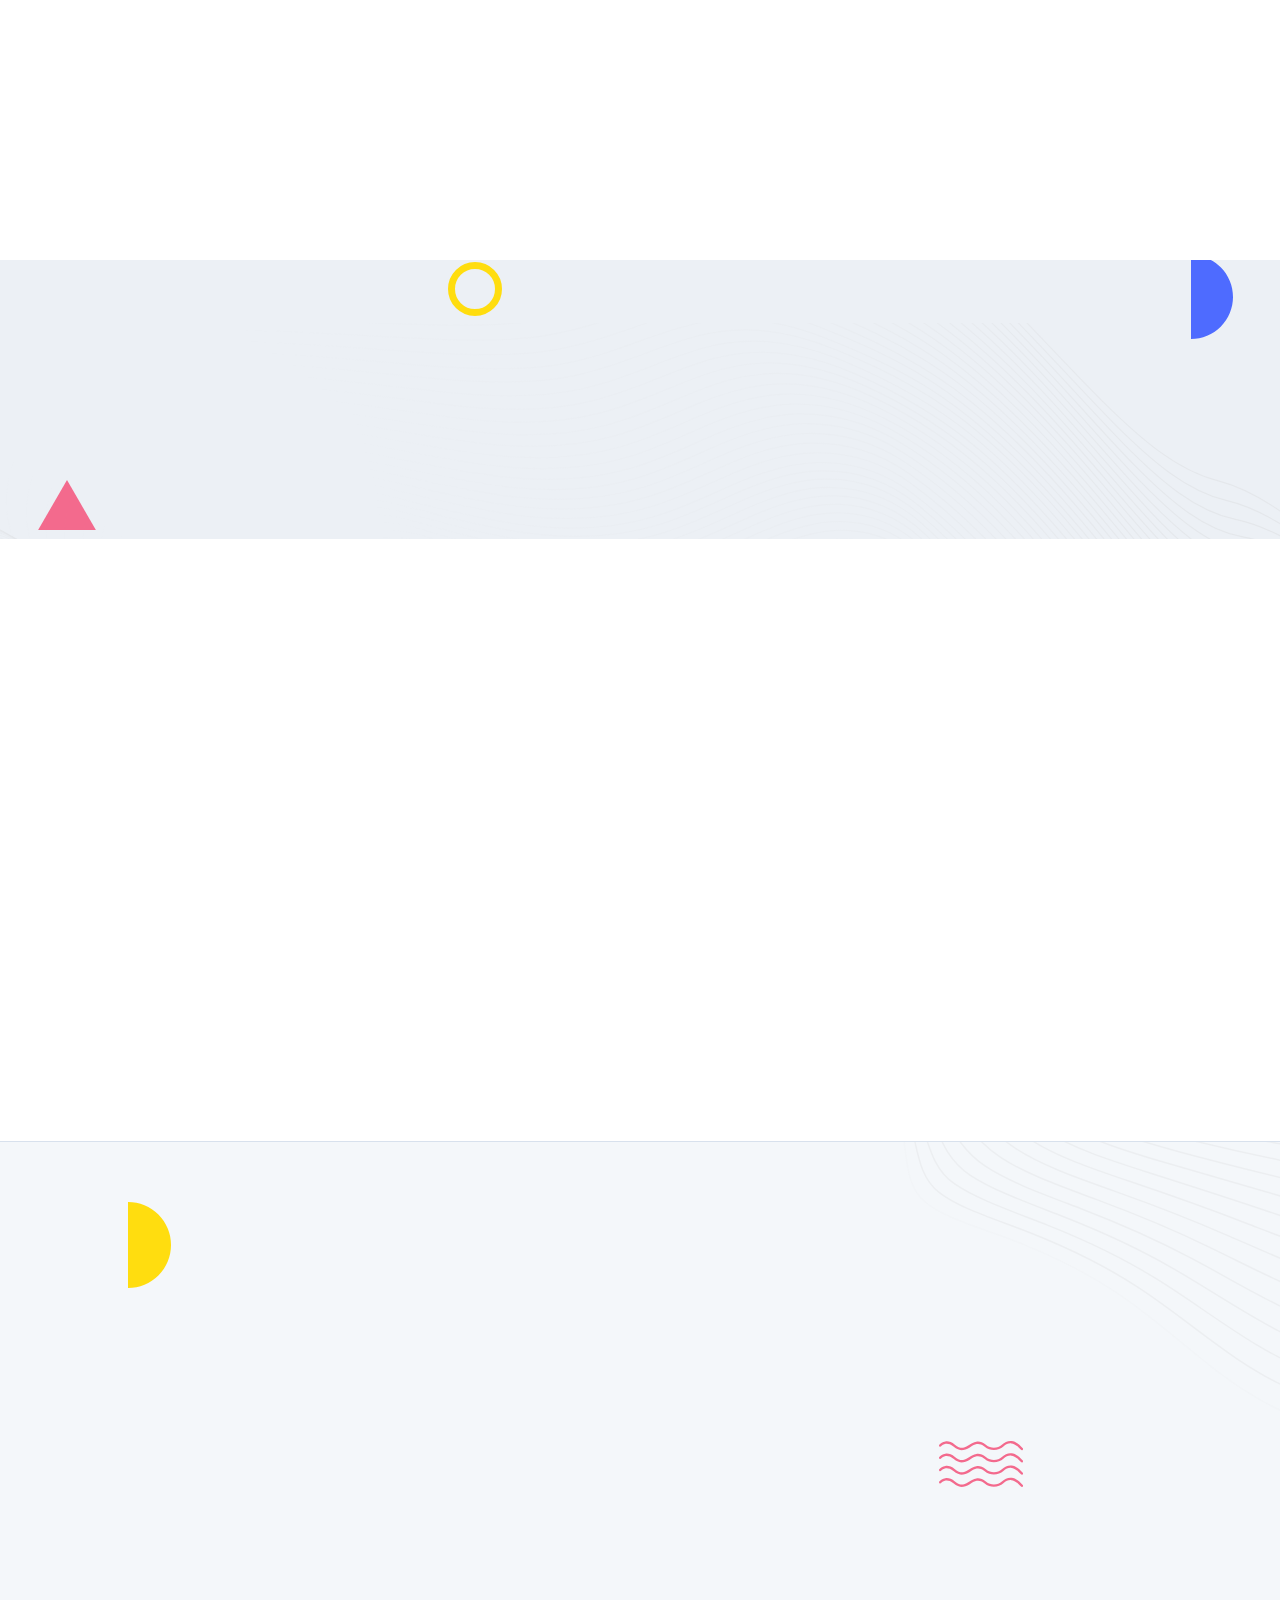
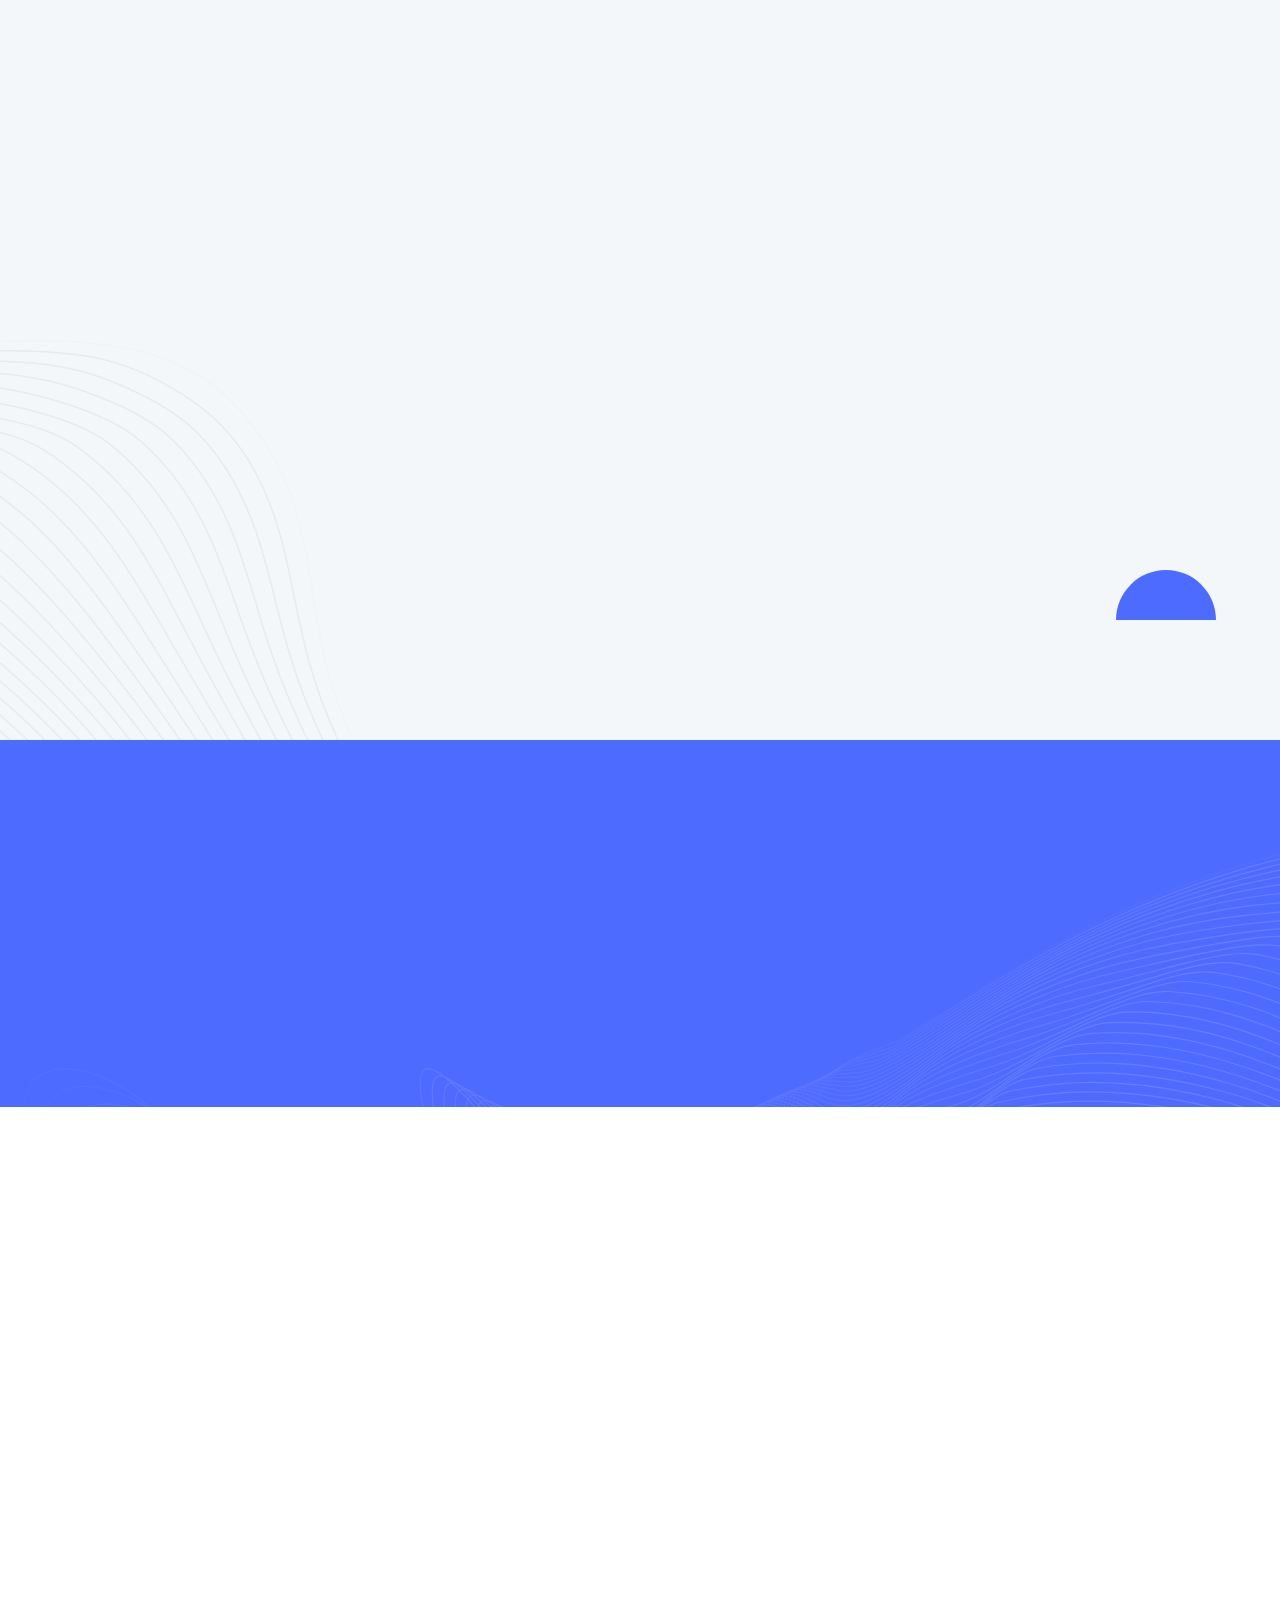
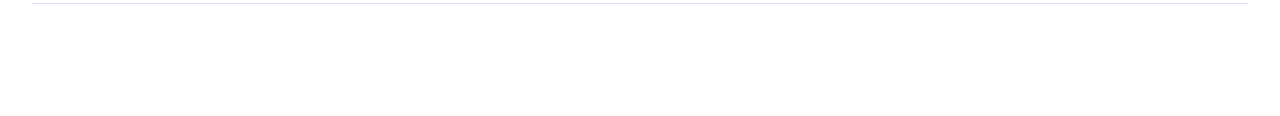
==== commit 8071cdcf: "add styling" ====
--- a/index.html
+++ b/index.html
@@ -218,6 +218,8 @@
             </div>
           </div>
           <img src="images/shape-13.svg" alt="Shape" class="h r q" />
+          <img class="h p q" src="images/shape-16.svg" alt="Bg Shape" />
+          <img src="images/shape-11.svg" alt="Shape" class="of h m " />
         </div>
       </section>
       <!-- ===== About End ===== -->
@@ -248,7 +250,7 @@
               <img src="images/project-z5.jpg" alt="Icon" />
               <h4 class="ek zj kk wm nb _b">Rolluiken & zonwering</h4>
               <p>U heeft de keuze uit een breed scala aan opties, zoals isolerende rolluiken of verduisterende zonwering. De mogelijkheden zijn eindeloos!</p><br>
-              <span class="tc sf">
+              <span class="sc ek uj lk oh rg zi _i">
                 <a href="service-1.html" class="inline-block ek xj kk wm">Meer info -></a>
               </span>
             </div>
@@ -258,7 +260,7 @@
               <img src="images/project-g1.jpg" alt="Icon" />
               <h4 class="ek zj kk wm nb _b">Glaswerken</h4>
               <p>Heeft u barsten in uw ramen of deuren, of breuken in uw lichtkoepels? Geen zorgen, Donovan Tack weet raad met elke glasbreuk.</p><br>
-              <span class="tc sf">
+              <span class="sc ek uj lk oh rg zi _i">
                 <a href="service-2.html" class="inline-block ek xj kk wm">Meer info -></a>
               </span>
             </div>
@@ -268,7 +270,7 @@
               <img src="images/project-d5.jpg" alt="Icon" />
               <h4 class="ek zj kk wm nb _b">Ramen & deuren</h4>
               <p>Donovan installeert een breed scala aan ramen en deuren, waaronder traditionele draai- en kiepramen, innovatieve PADK-modellen en stevige deuren.</p><br>
-              <span class="tc sf">
+              <span class="sc ek uj lk oh rg zi _i">
                 <a href="service-3.html" class="inline-block ek xj kk wm">Meer info -></a>
               </span>
             </div>
@@ -278,7 +280,7 @@
               <img src="images/project-s1.jpg" alt="Icon" />
               <h4 class="ek zj kk wm nb _b">Slotenmaker</h4>
               <p>Als u uw sleutel kwijt bent of als het slot van uw woning beschadigd is, kunt u Donovan 24/7 inschakelen voor hulp.</p><br>
-              <span class="tc sf">
+              <span class="sc ek uj lk oh rg zi _i">
                 <a href="service-4.html" class="inline-block ek xj kk wm">Meer info -></a>
               </span>
             </div>
@@ -288,7 +290,7 @@
               <img src="images/project-a1.jpg" alt="Icon" />
               <h4 class="ek zj kk wm nb _b">Automatisatie</h4>
               <p>Met Donovans automatisatieopties wordt het openen en sluiten van uw rolluiken of zonwering kinderspel.</p><br>
-              <span class="tc sf">
+              <span class="sc ek uj lk oh rg zi _i">
                 <a href="service-5.html" class="inline-block ek xj kk wm">Meer info -></a>
               </span>
             </div>
@@ -298,7 +300,7 @@
               <img src="images/project-h1.jpg" alt="Icon" />
               <h4 class="ek zj kk wm nb _b">Hersteldienst (schuif)ramen & deuren</h4>
               <p>Donovan herstelt (schuif)ramen en deuren met de nodige expertise en heeft diverse vervangonderdelen direct beschikbaar.</p><br>
-              <span class="tc sf">
+              <span class="sc ek uj lk oh rg zi _i">
                 <a href="service-6.html" class="inline-block ek xj kk wm">Meer info -></a>
               </span>
             </div>
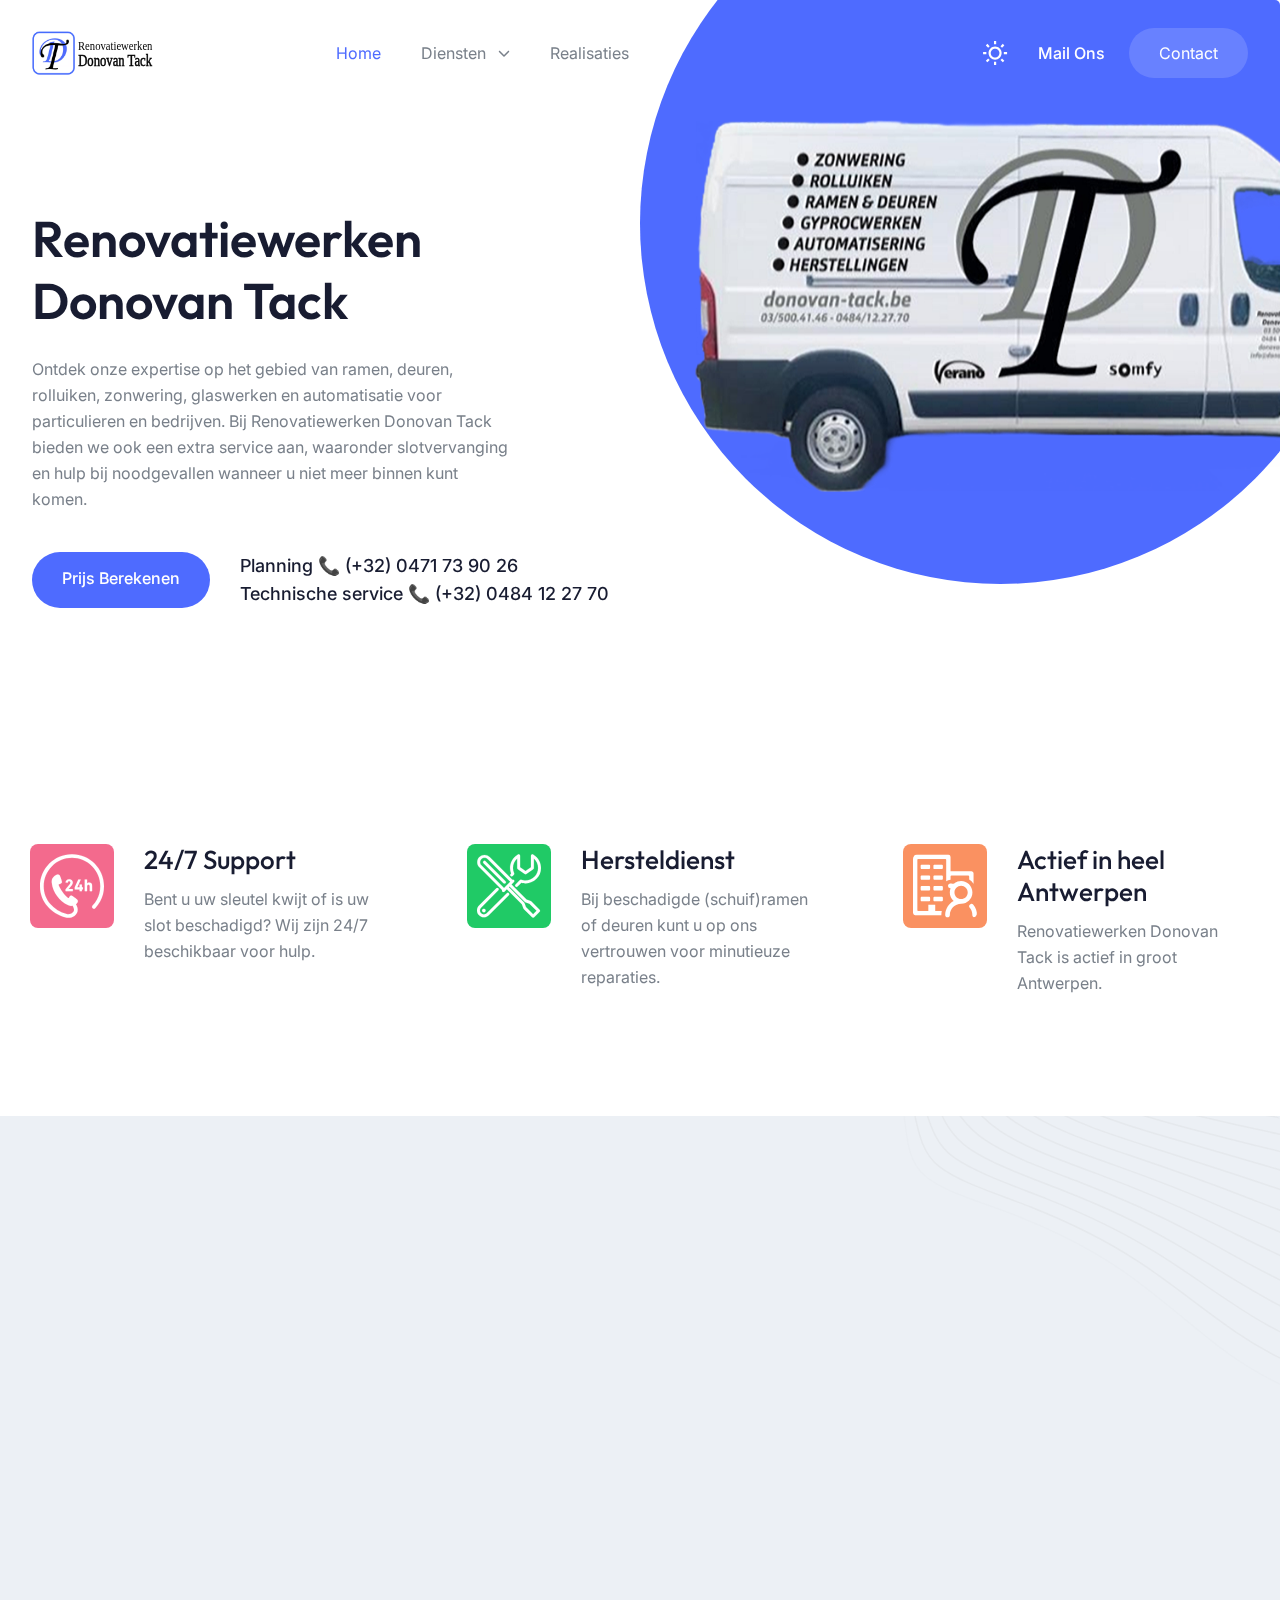
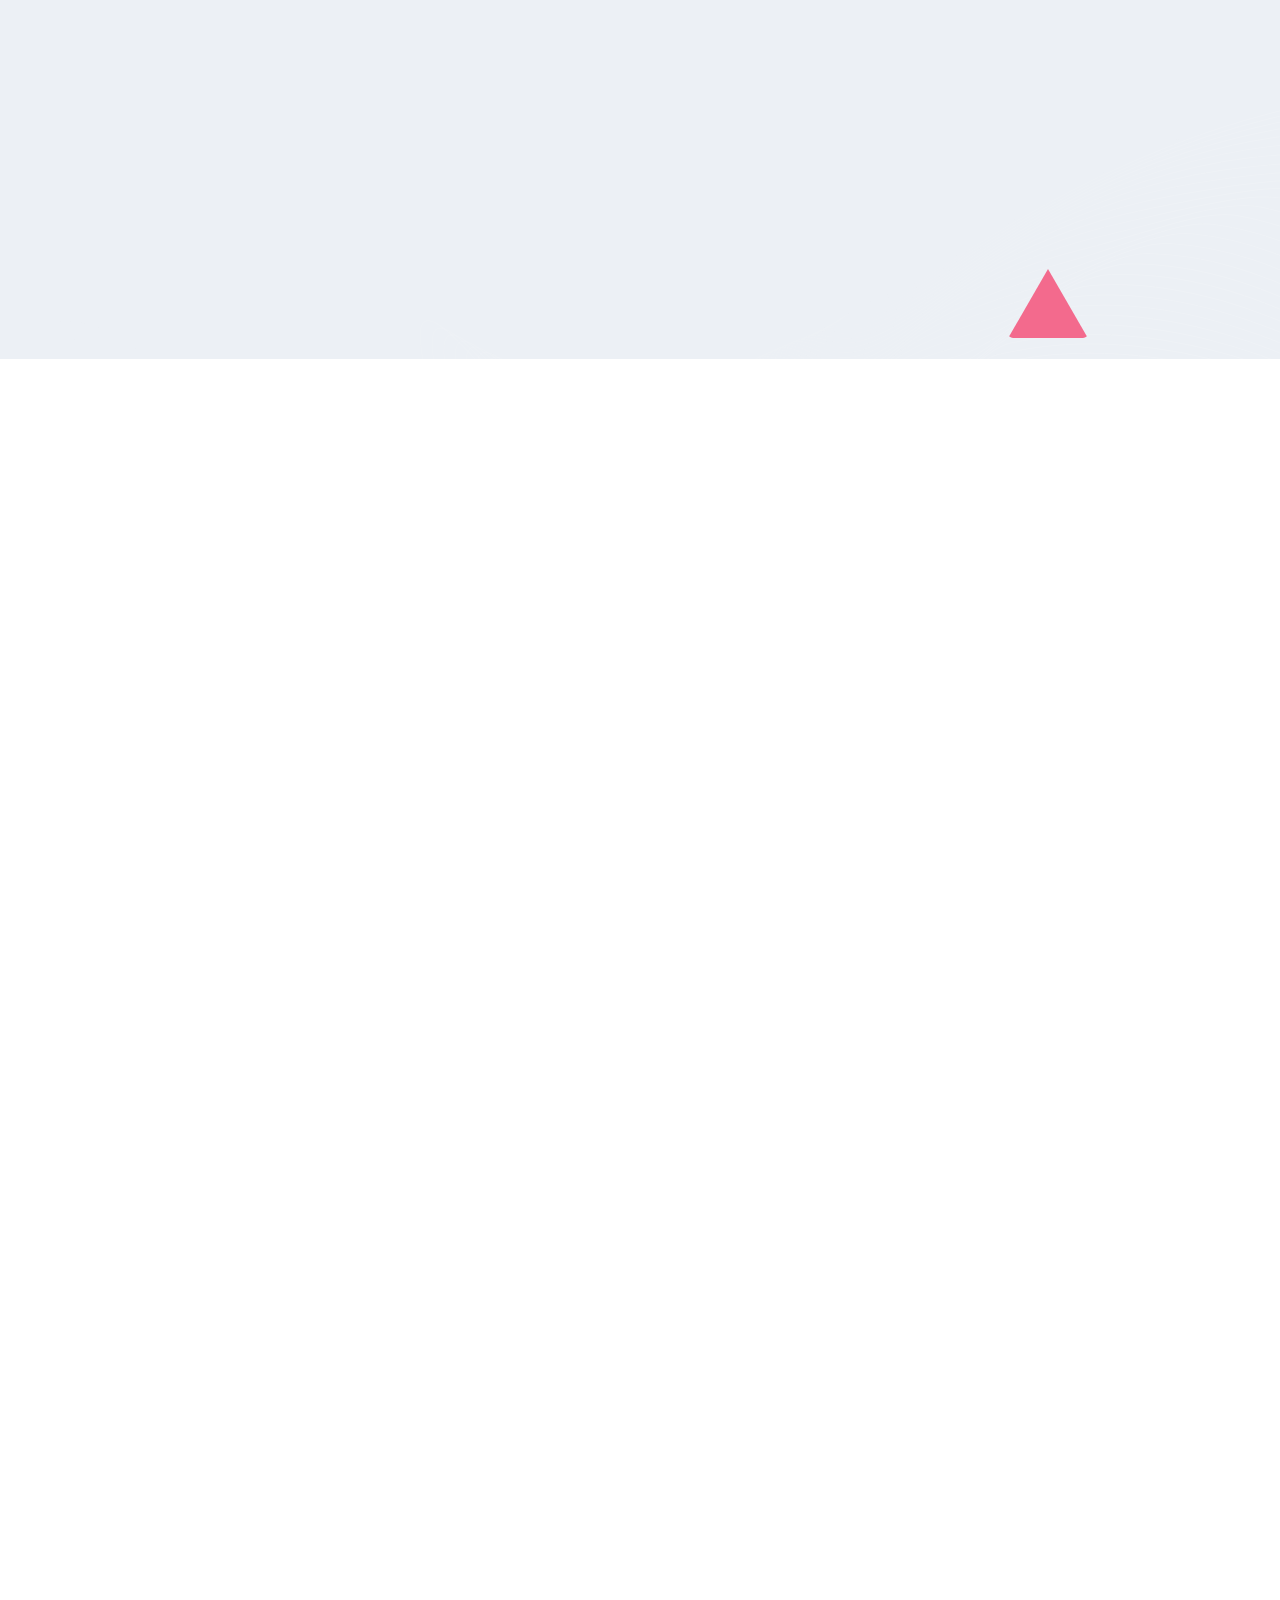
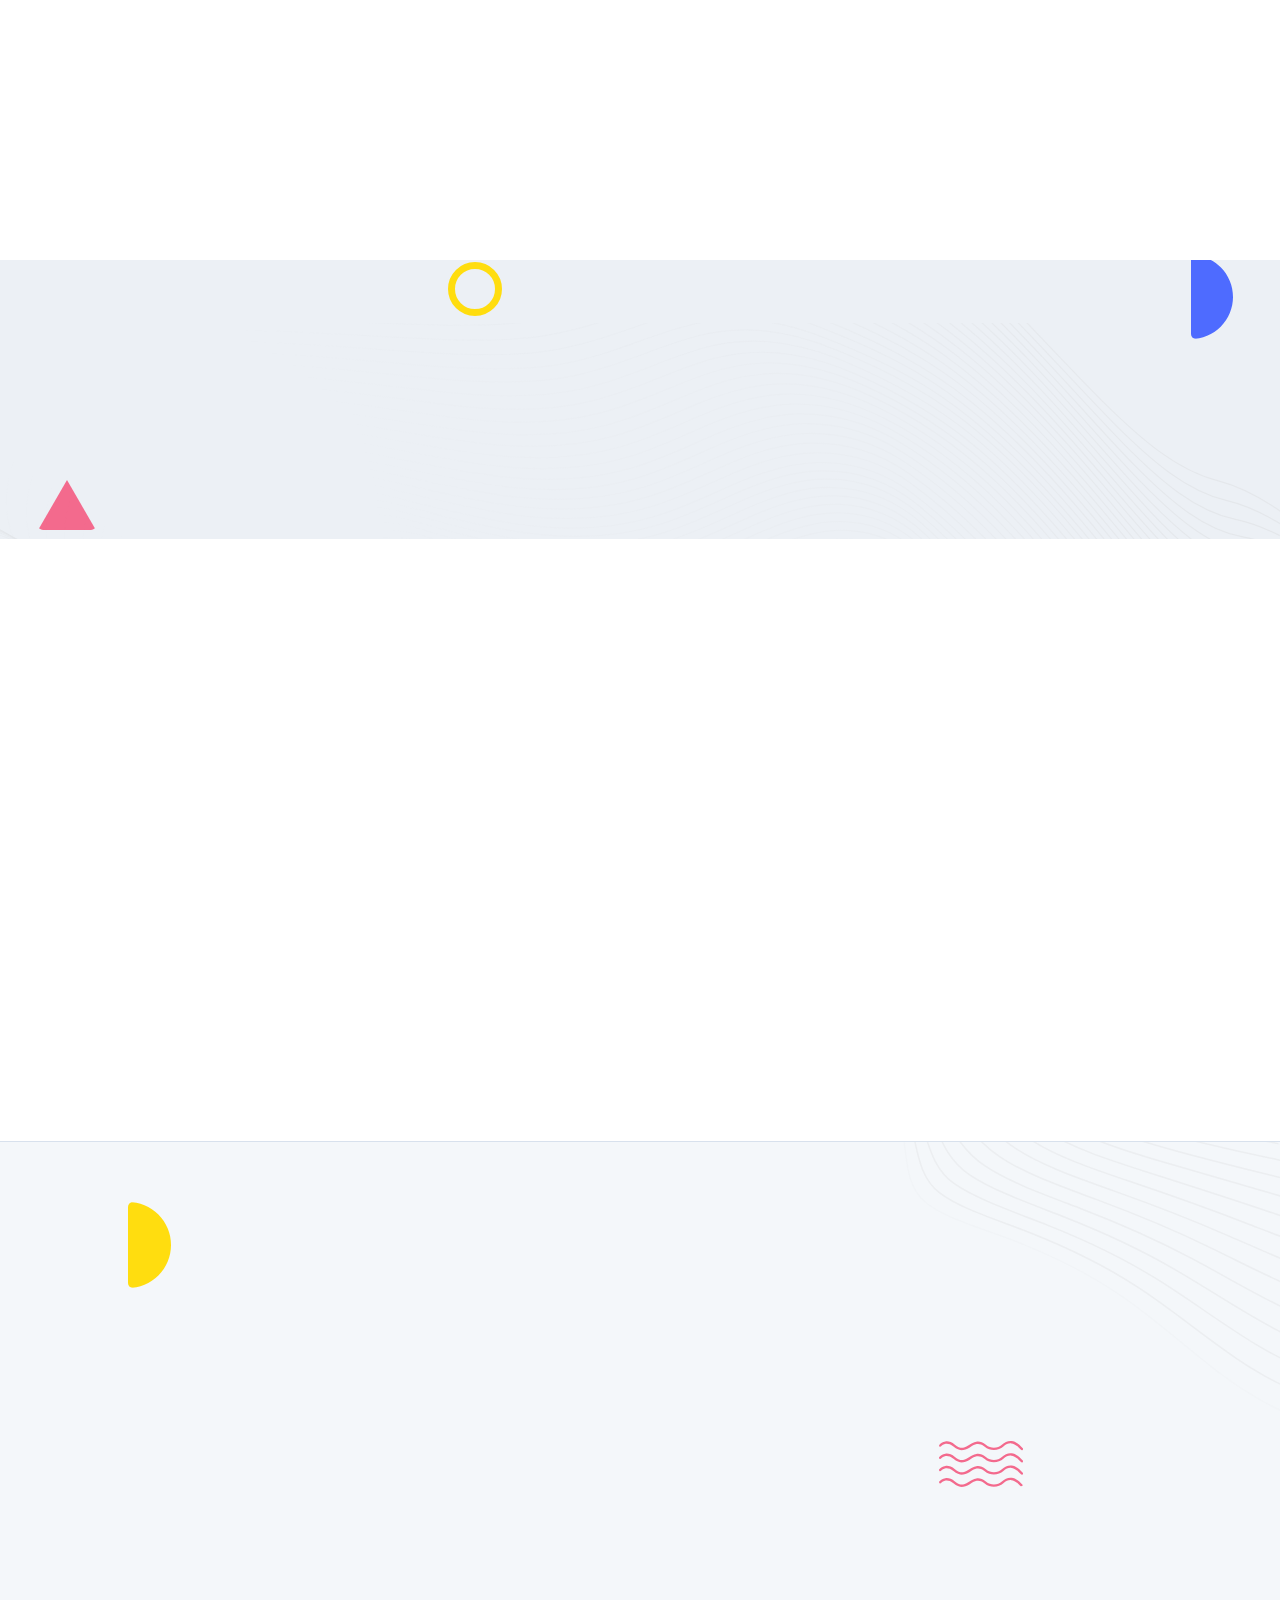
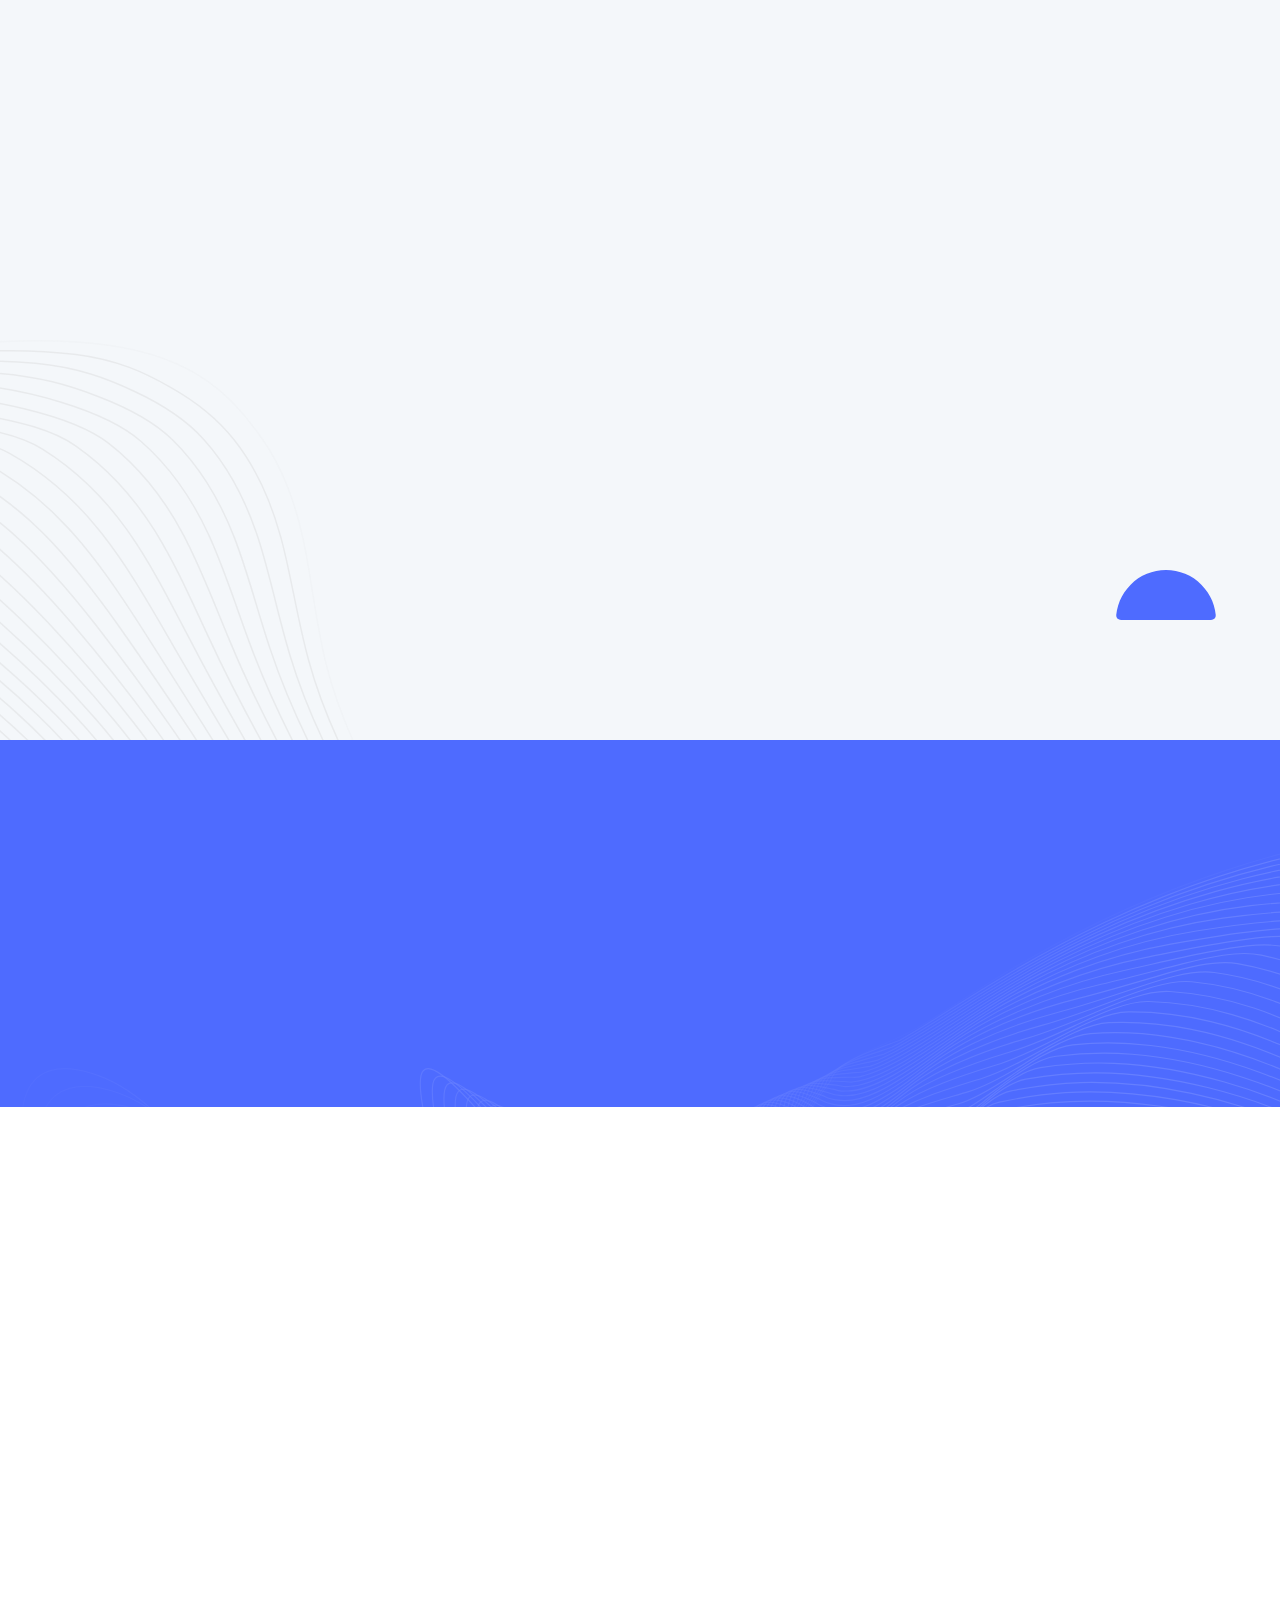
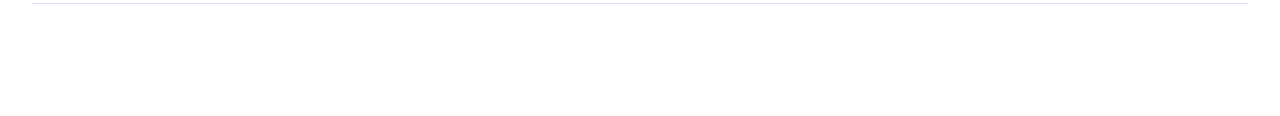
==== commit be569e8d: "add border-radius" ====
--- a/index.html
+++ b/index.html
@@ -148,7 +148,7 @@
           <div class="tc uf zo xf ap zf bp mq">
             <!-- Small Features Item -->
             <div class="animate_top kn to/3 tc cg oq">
-              <div class="tc wf xf cf ae cd mh">
+              <div class="tc wf xf cf ae cd mh sg">
                 <img src="images/icon-05.svg" alt="Icon" />
               </div>
               <div>
@@ -159,7 +159,7 @@
 
             <!-- Small Features Item -->
             <div class="animate_top kn to/3 tc cg oq">
-              <div class="tc wf xf cf ae cd nh">
+              <div class="tc wf xf cf ae cd nh sg">
                 <img src="images/icon-06.svg" alt="Icon" />
               </div>
               <div>
@@ -170,7 +170,7 @@
 
             <!-- Small Features Item -->
             <div class="animate_top kn to/3 tc cg oq">
-              <div class="tc wf xf cf ae cd oh">
+              <div class="tc wf xf cf ae cd oh sg">
                 <img src="images/icon-04.svg" alt="Icon" />
               </div>
               <div>
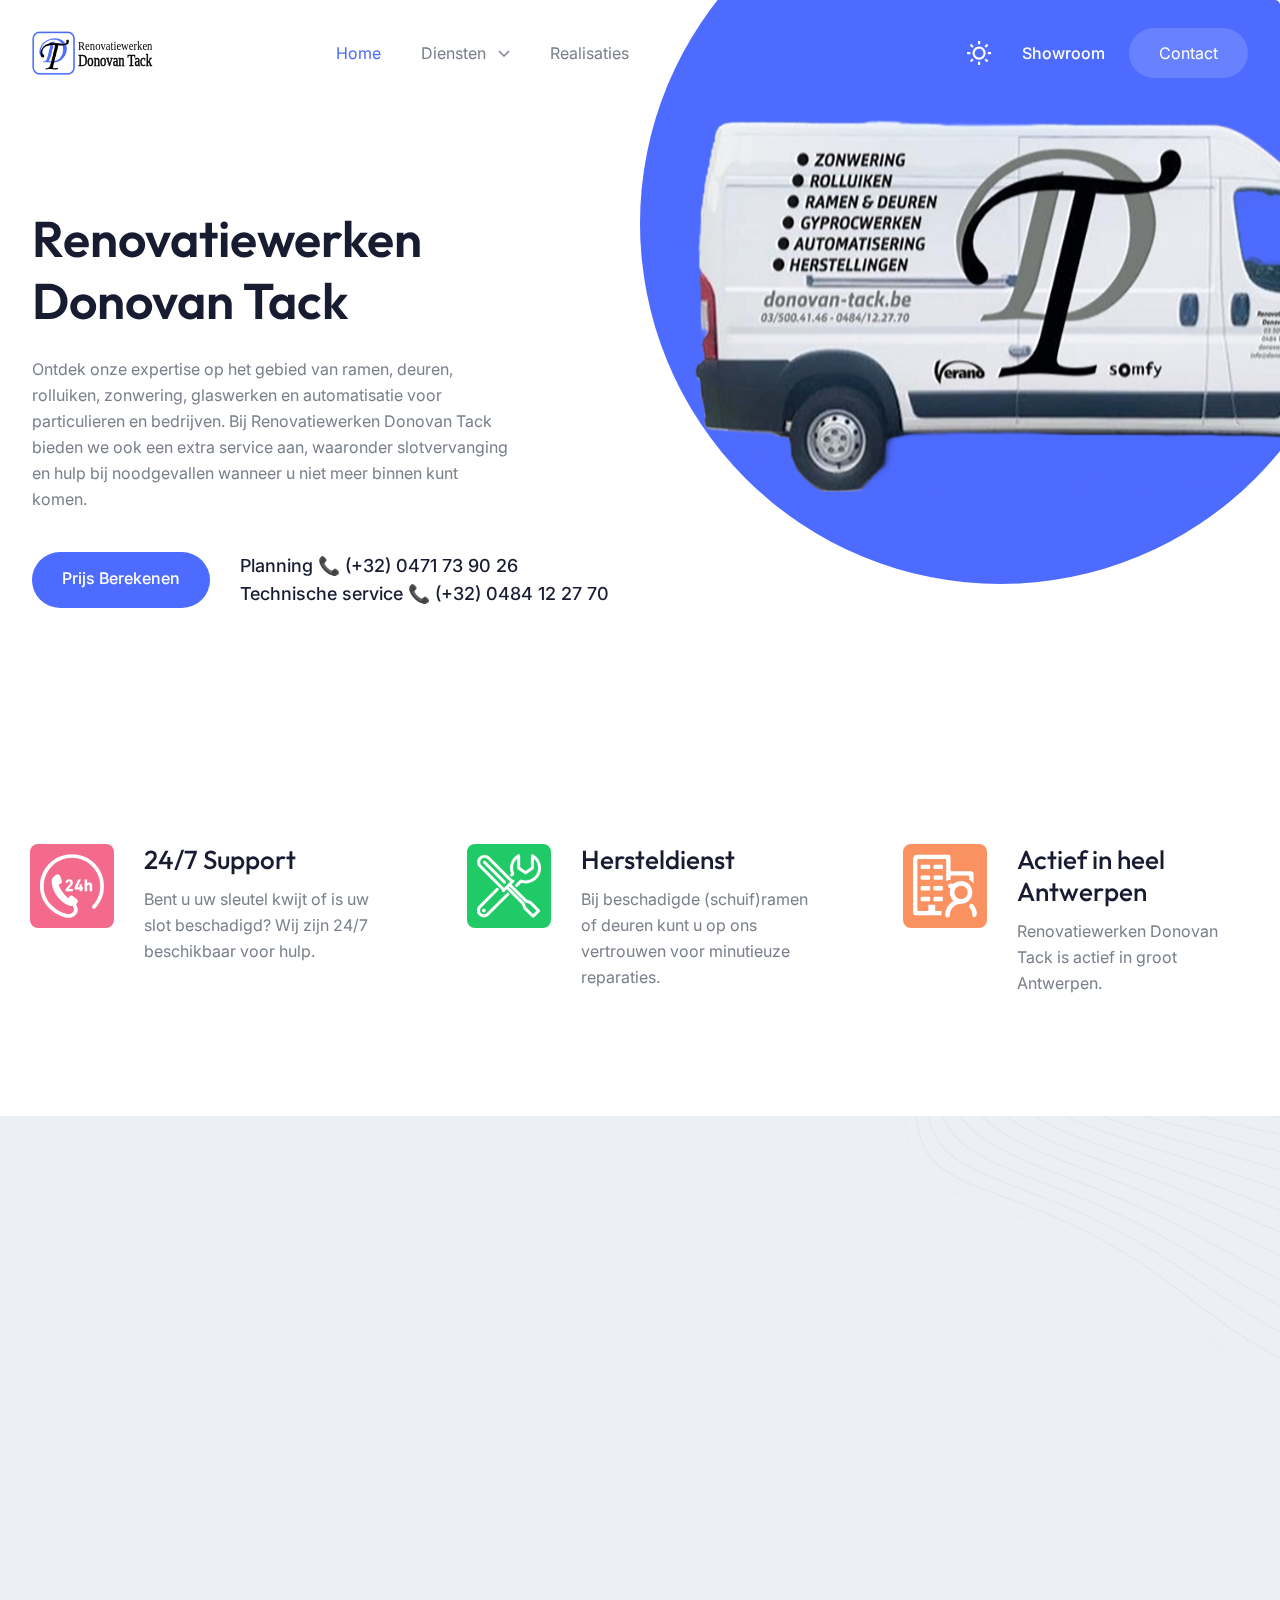
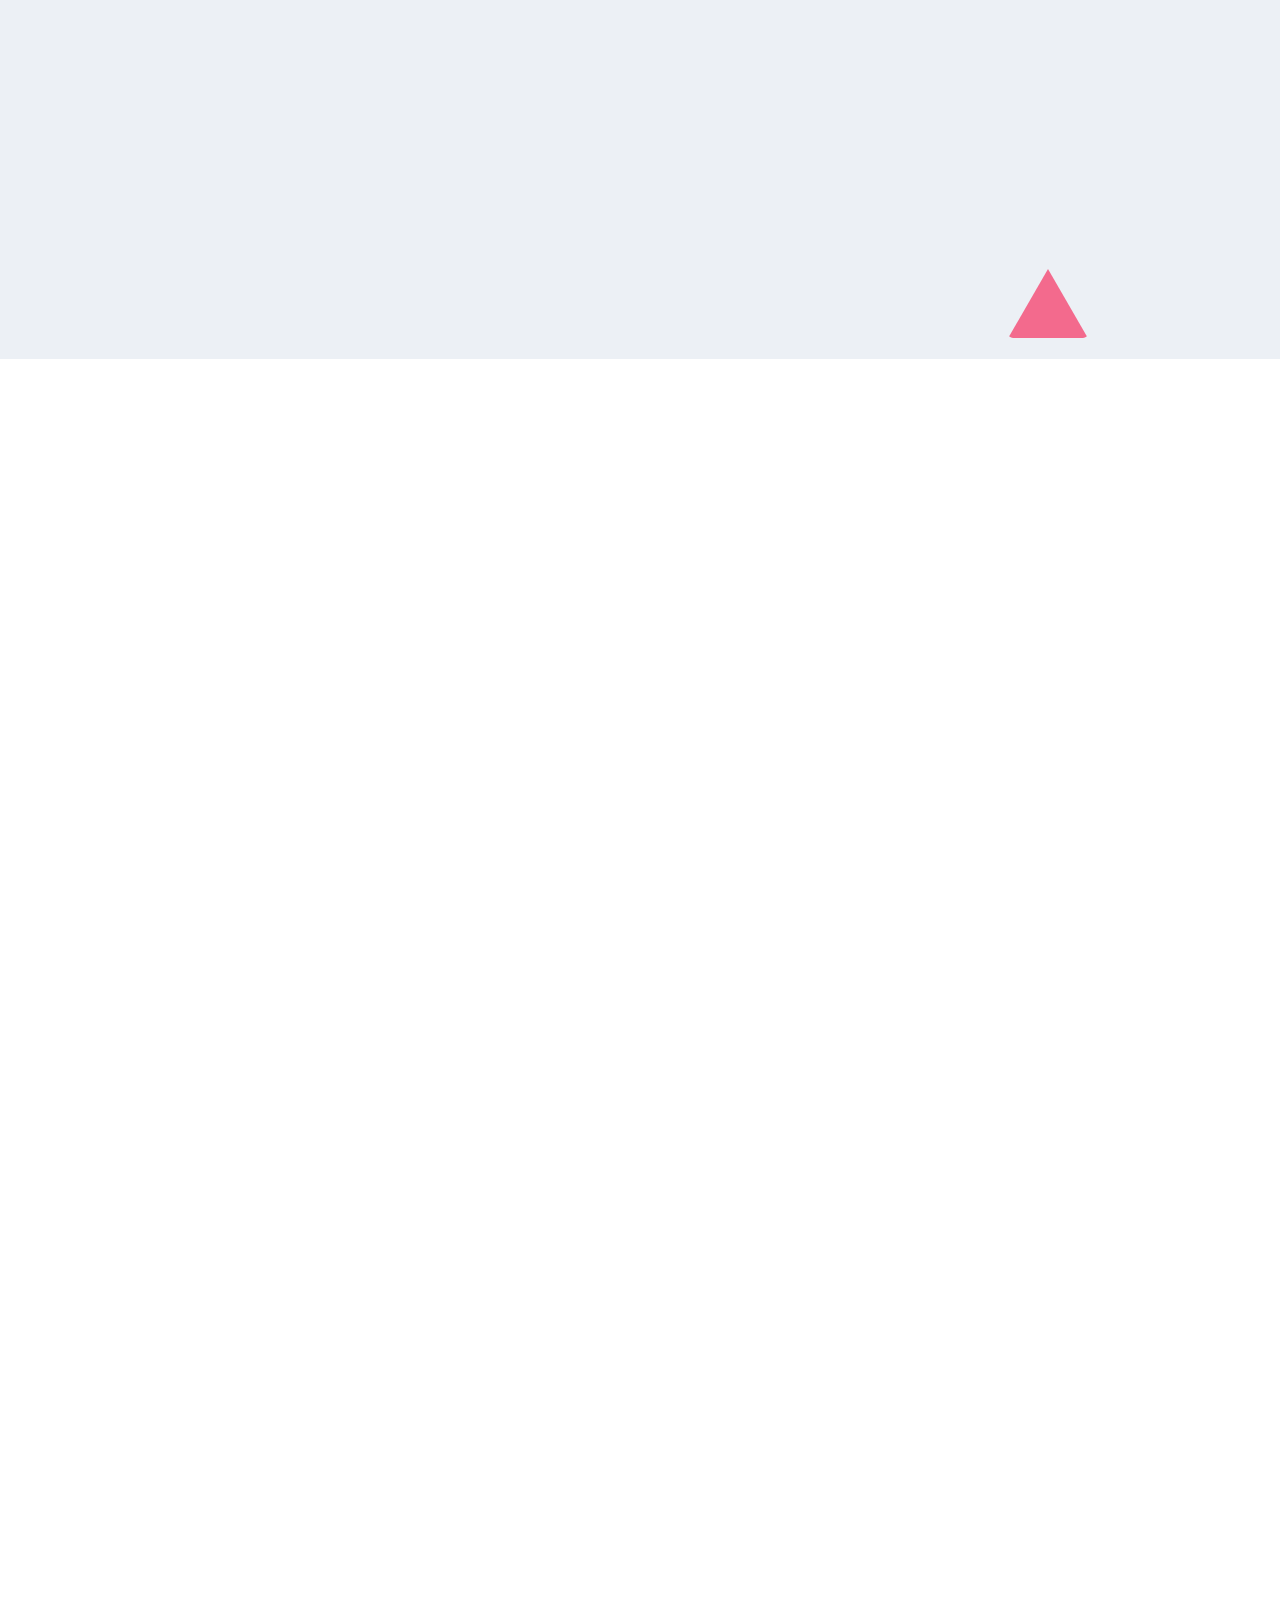
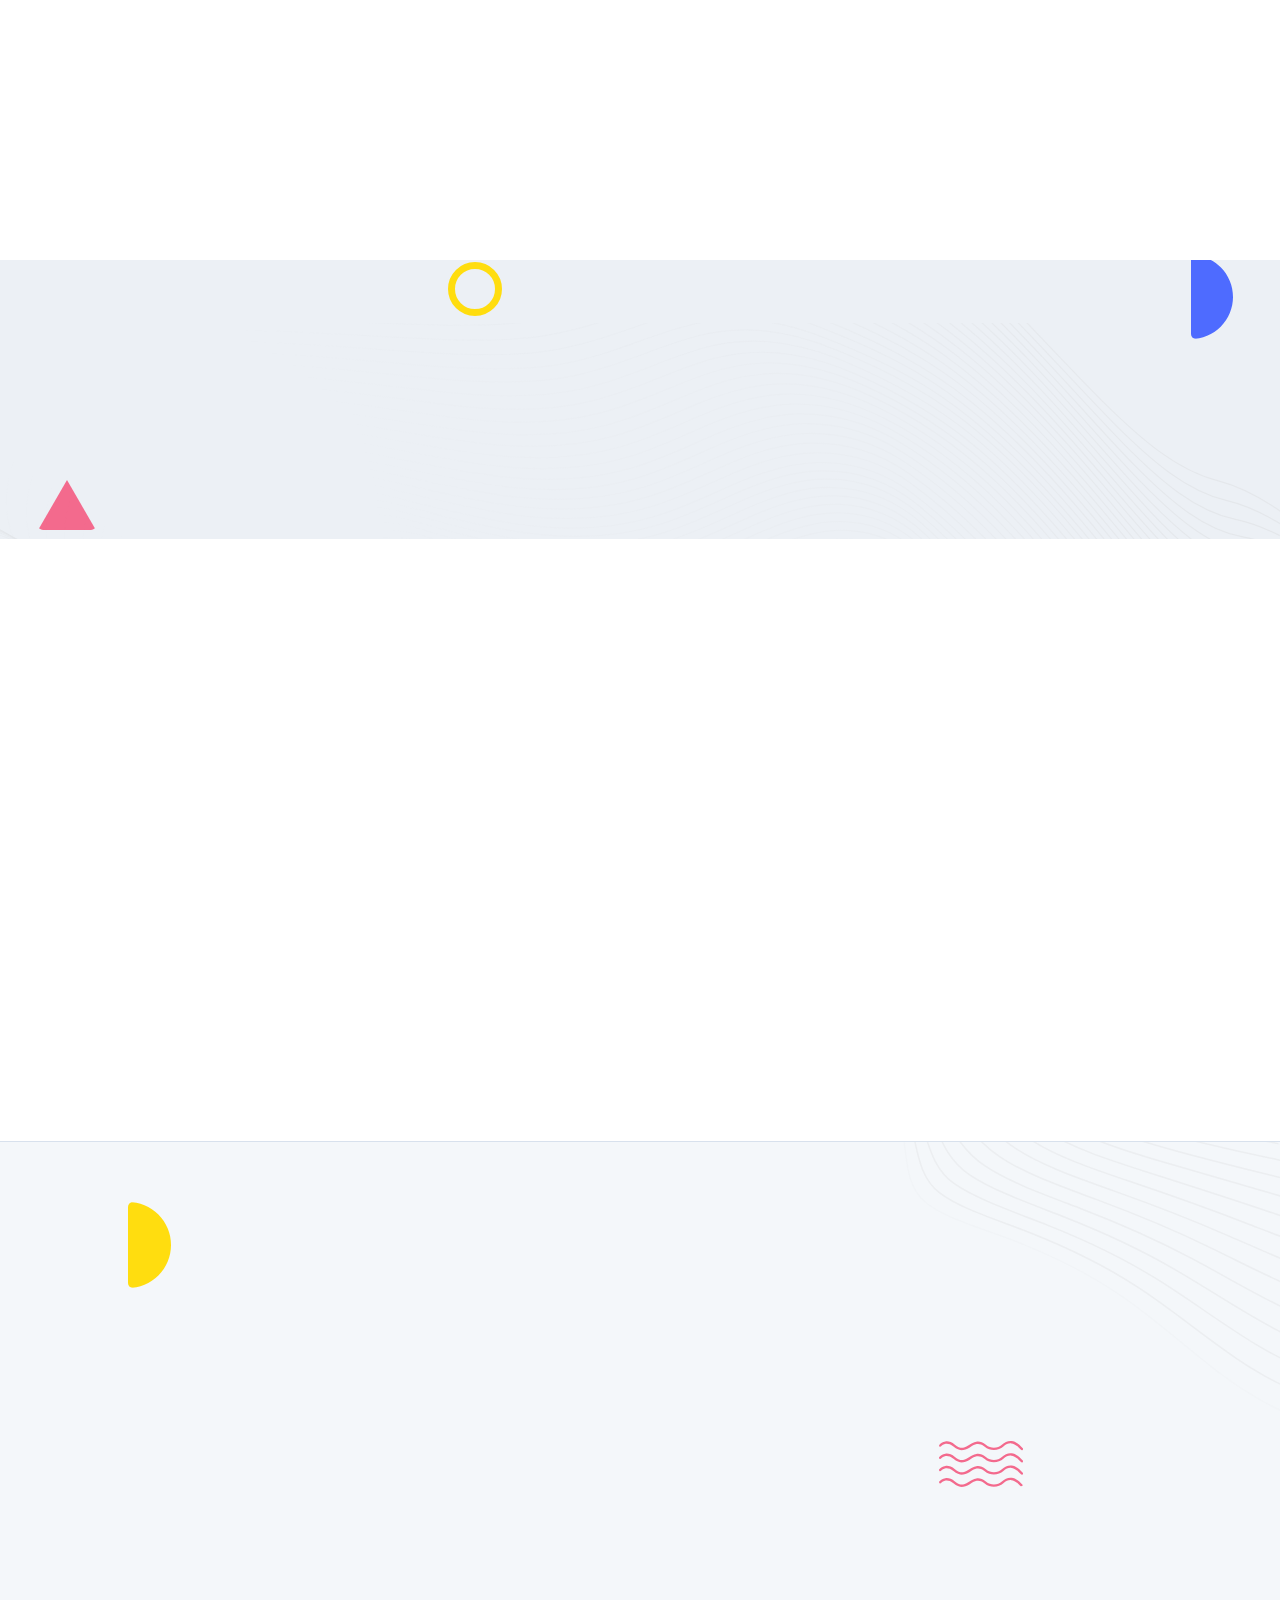
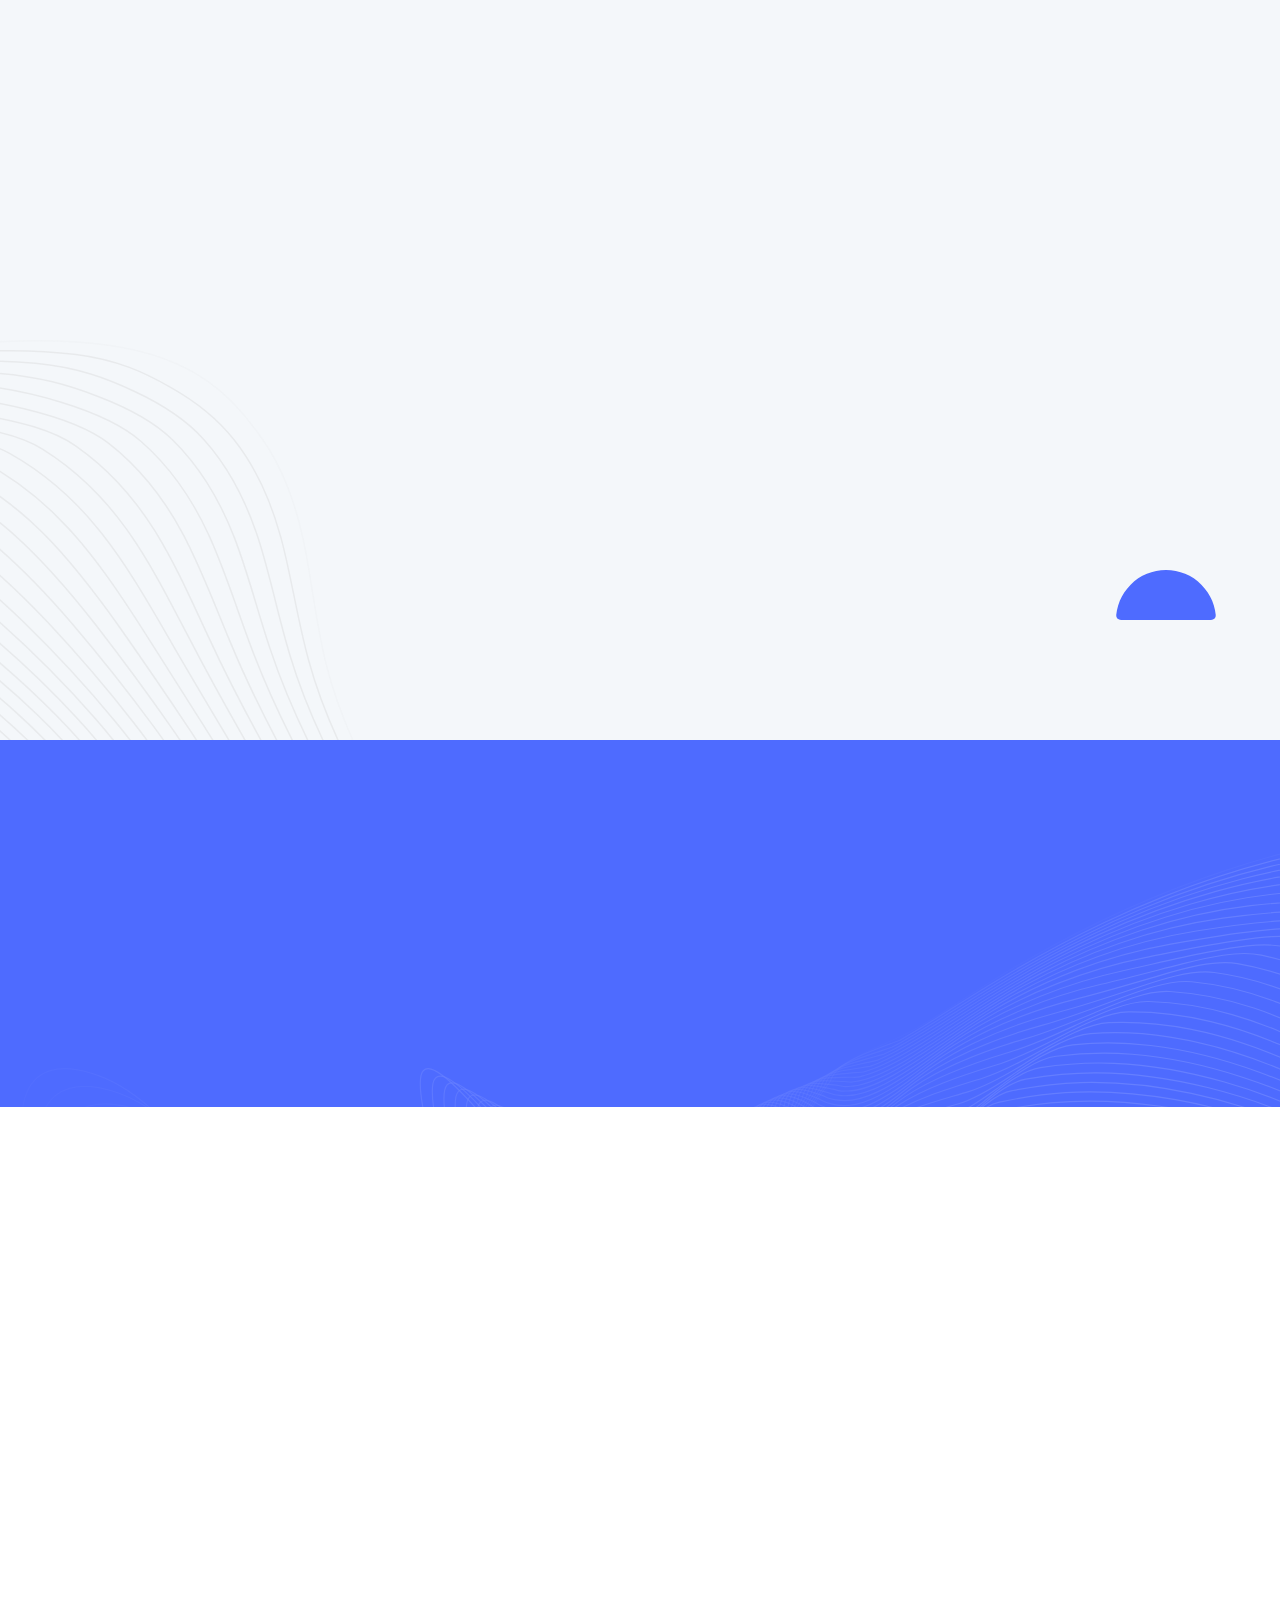
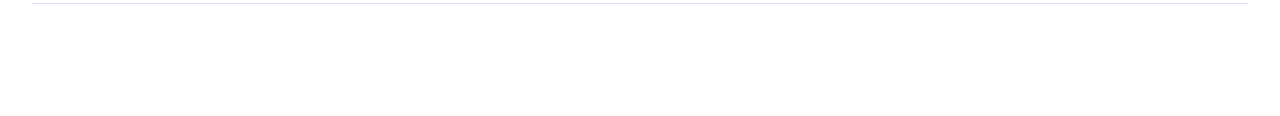
==== commit da7398d8: "add new page" ====
--- a/index.html
+++ b/index.html
@@ -96,7 +96,7 @@
           </label>
         </div>
 
-        <a href="mailto:info@donovan-tack.be" :class="{ 'nk yl' : page === 'home', 'ok' : page === 'home' && stickyMenu }" class="ek pk xl">Mail Ons</a>
+        <a href="showroom.html" :class="{ 'nk yl' : page === 'home', 'ok' : page === 'home' && stickyMenu }" class="ek pk xl">Showroom</a>
         <a href="#contact" :class="{ 'hh/[0.15]' : page === 'home', 'sh' : page === 'home' && stickyMenu }" class="lk gh dk rg tc wf xf _l gi hi">Contact</a>
       </div>
     </div>
@@ -207,18 +207,13 @@
               <h2 class="fk vj zp pr kk wm qb">Onze specialisatie ligt in het plaatsen van ramen en deuren</h2>
               <p class="uo">Wilt u nieuwe ramen en deuren laten installeren, of uw bestaande constructies uitbreiden met rolluiken en zonwering? Donovan Tack uit Brecht staat graag voor u klaar.<br><br>
                 Als zaakvoerder met jarenlange ervaring in het vak, weet Donovan Tack precies hoe hij uw woning of bedrijfsgebouw kan opfrissen en beveiligen.</p>
-
-              <!-- <a href="https://www.youtube.com/watch?v=xcJtL7QggTI" data-fslightbox class="vc wf hg mb">
-                <span class="tc wf xf be dd rg i gh ua">
-                  <span class="nf h vc yc vd rg gh qk -ud-z-1"></span>
-                  <img src="images/icon-play.svg" alt="Play" />
-                </span>
-                <span class="kk">SEE HOW WE WORK</span>
-              </a> -->
+              <div class="tc tf yo zf mb">
+                <a href="showroom.html" target="_blank" class="ek jk lk gh gi hi rg ml il vc _d _l"
+                >Showroom</a>
+              </div>
             </div>
           </div>
           <img src="images/shape-13.svg" alt="Shape" class="h r q" />
-          <img class="h p q" src="images/shape-16.svg" alt="Bg Shape" />
           <img src="images/shape-11.svg" alt="Shape" class="of h m " />
         </div>
       </section>
@@ -356,27 +351,27 @@
 
         <div class="bb ze ah ch pm hj xp ki xn 2xl:ud-px-49 bc">
           <div class="wc rf qn zf cp kq xf wf">
-            <a href="#" class="rc animate_top">
+            <a href="https://verano.be/" target="_blank" class="rc animate_top">
               <img class="th wl ml il zl om" src="images/pr-verano-light.png" alt="Clients" />
               <img class="xc sk ml il zl nm" src="images/pr-verano-dark.png" alt="Clients" />
             </a>
-            <a href="#" class="rc animate_top">
+            <a href="https://www.kommerling.be/" target="_blank" class="rc animate_top">
               <img class="tk ml il zl om" src="images/pr-kommerling-light.png" alt="Clients" />
               <img class="xc sk ml il zl nm" src="images/pr-kommerling-light.png" alt="Clients" />
             </a>
-            <a href="#" class="rc animate_top">
+            <a href="https://www.kochs.nl/" target="_blank" class="rc animate_top">
               <img class="tk ml il zl om" src="images/pr-kochs-light.png" alt="Clients" />
               <img class="xc sk ml il zl nm" src="images/pr-kochs-light.png" alt="Clients" />
             </a>
-            <a href="#" class="rc animate_top">
+            <a href="https://www.somfy.be/nl-be/" target="_blank" class="rc animate_top">
               <img class="tk ml il zl om" src="images/pr-somfy-light.png" alt="Clients" />
               <img class="xc sk ml il zl nm" src="images/pr-somfy-light.png" alt="Clients" />
             </a>
-            <a href="#" class="rc animate_top">
+            <a href="https://www.aliplast.be/" target="_blank" class="rc animate_top">
               <img class="tk ml il zl om" src="images/pr-aliplast-light.png" alt="Clients" />
               <img class="xc sk ml il zl nm" src="images/pr-aliplast-light.png" alt="Clients" />
             </a>
-            <a href="#" class="rc animate_top">
+            <a href="https://window4u.eu/" target="_blank" class="rc animate_top">
               <img class="tk ml il zl om" src="images/pr-window-light.png" alt="Clients" />
               <img class="xc sk ml il zl nm" src="images/pr-window-light.png" alt="Clients" />
             </a>
@@ -602,6 +597,7 @@
               <li><a href="projects.html" class="sc xl vb">Realisaties</a></li>
               <li><a href="mailto:info@donovan-tack.be" class="sc xl vb">Offerte Aanvragen</a></li>
               <li><a href="https://renovatiewerkendonovantack.window4u.eu/" target="_blank" class="sc xl vb">Prijs Berekenen</a></li>
+              <li><a href="showroom.html" class="sc xl vb">Showroom</a></li>
             </ul>
           </div>
 
@@ -654,8 +650,8 @@
 
       <div class="animate_top">
         <ul class="tc wf gg">
-          <li><a href="#" class="xl">Support</a></li>
-          <li><a href="#" class="xl">Privacy Policy</a></li>
+          <li><a href="#contact" class="xl">Support</a></li>
+          <li><a href="images/privacybeleid.pdf" target="_blank" class="xl">Privacybeleid</a></li>
         </ul>
       </div>
     </div>
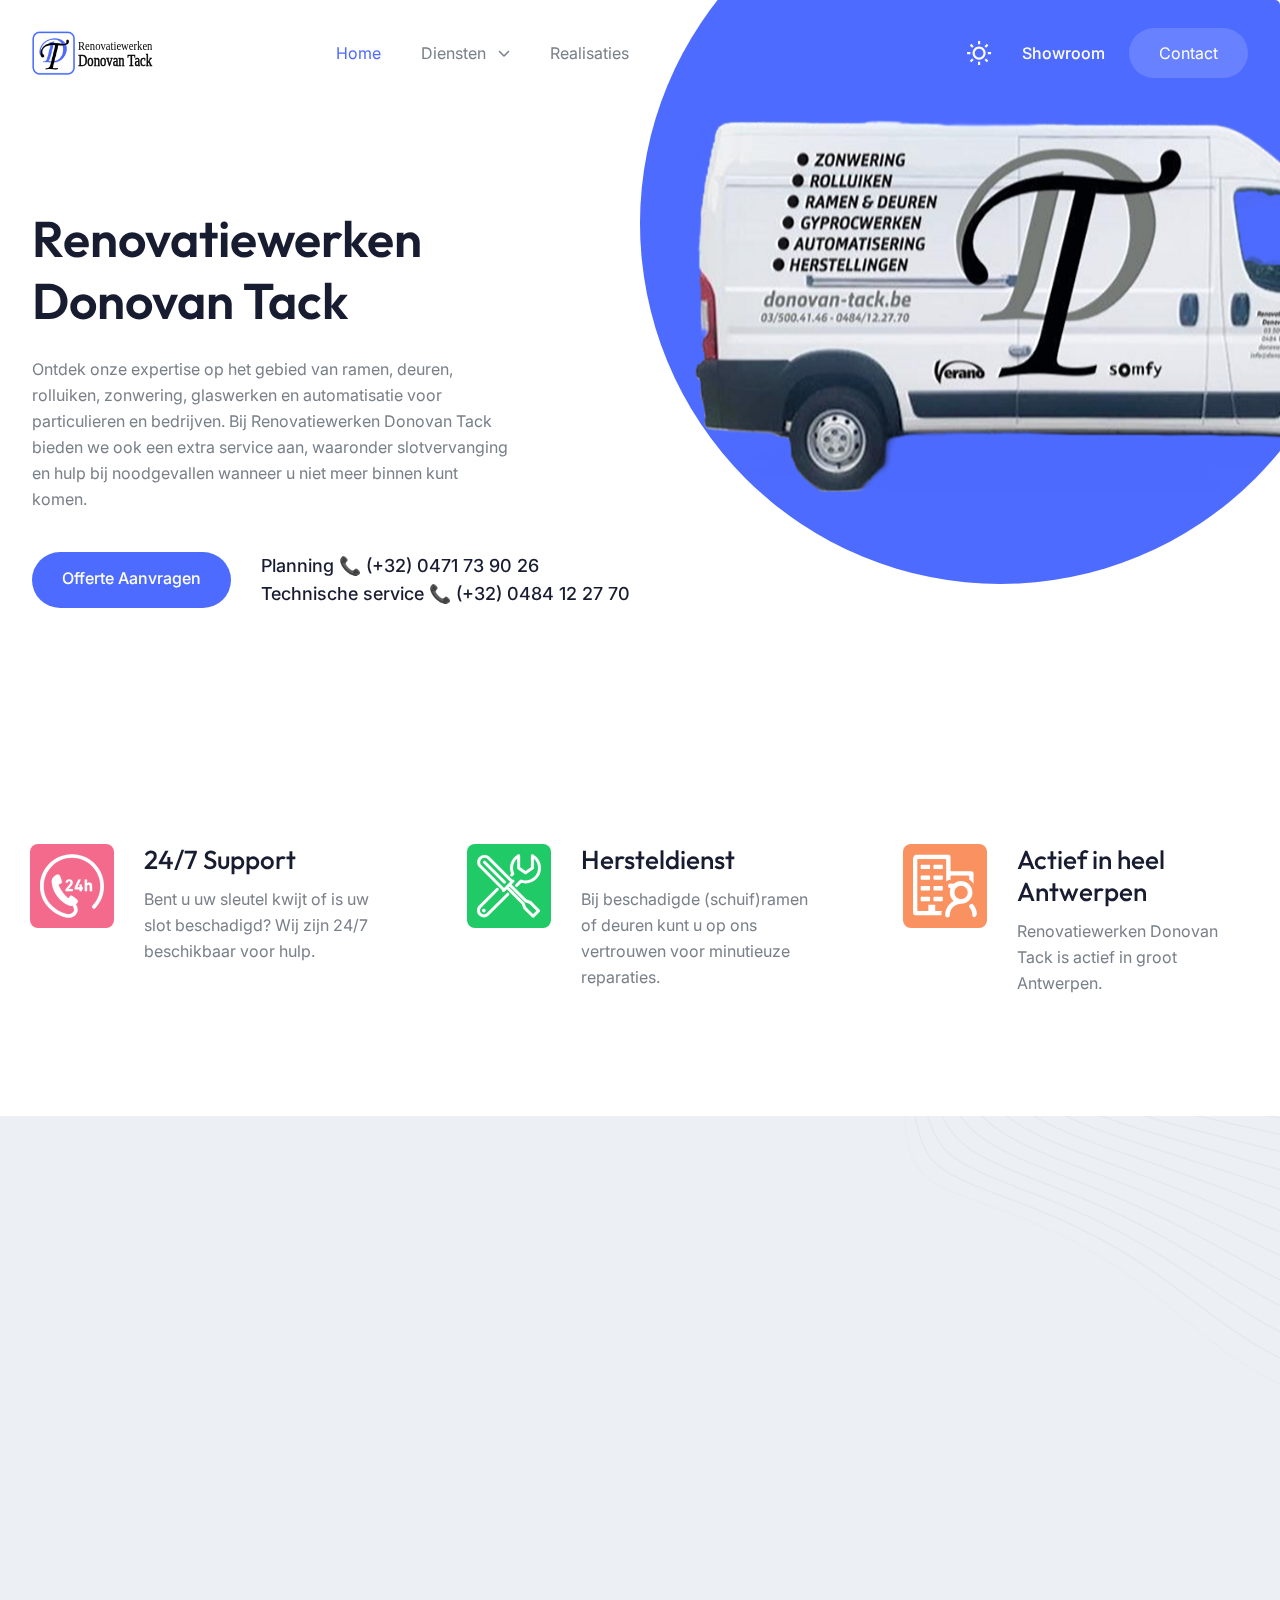
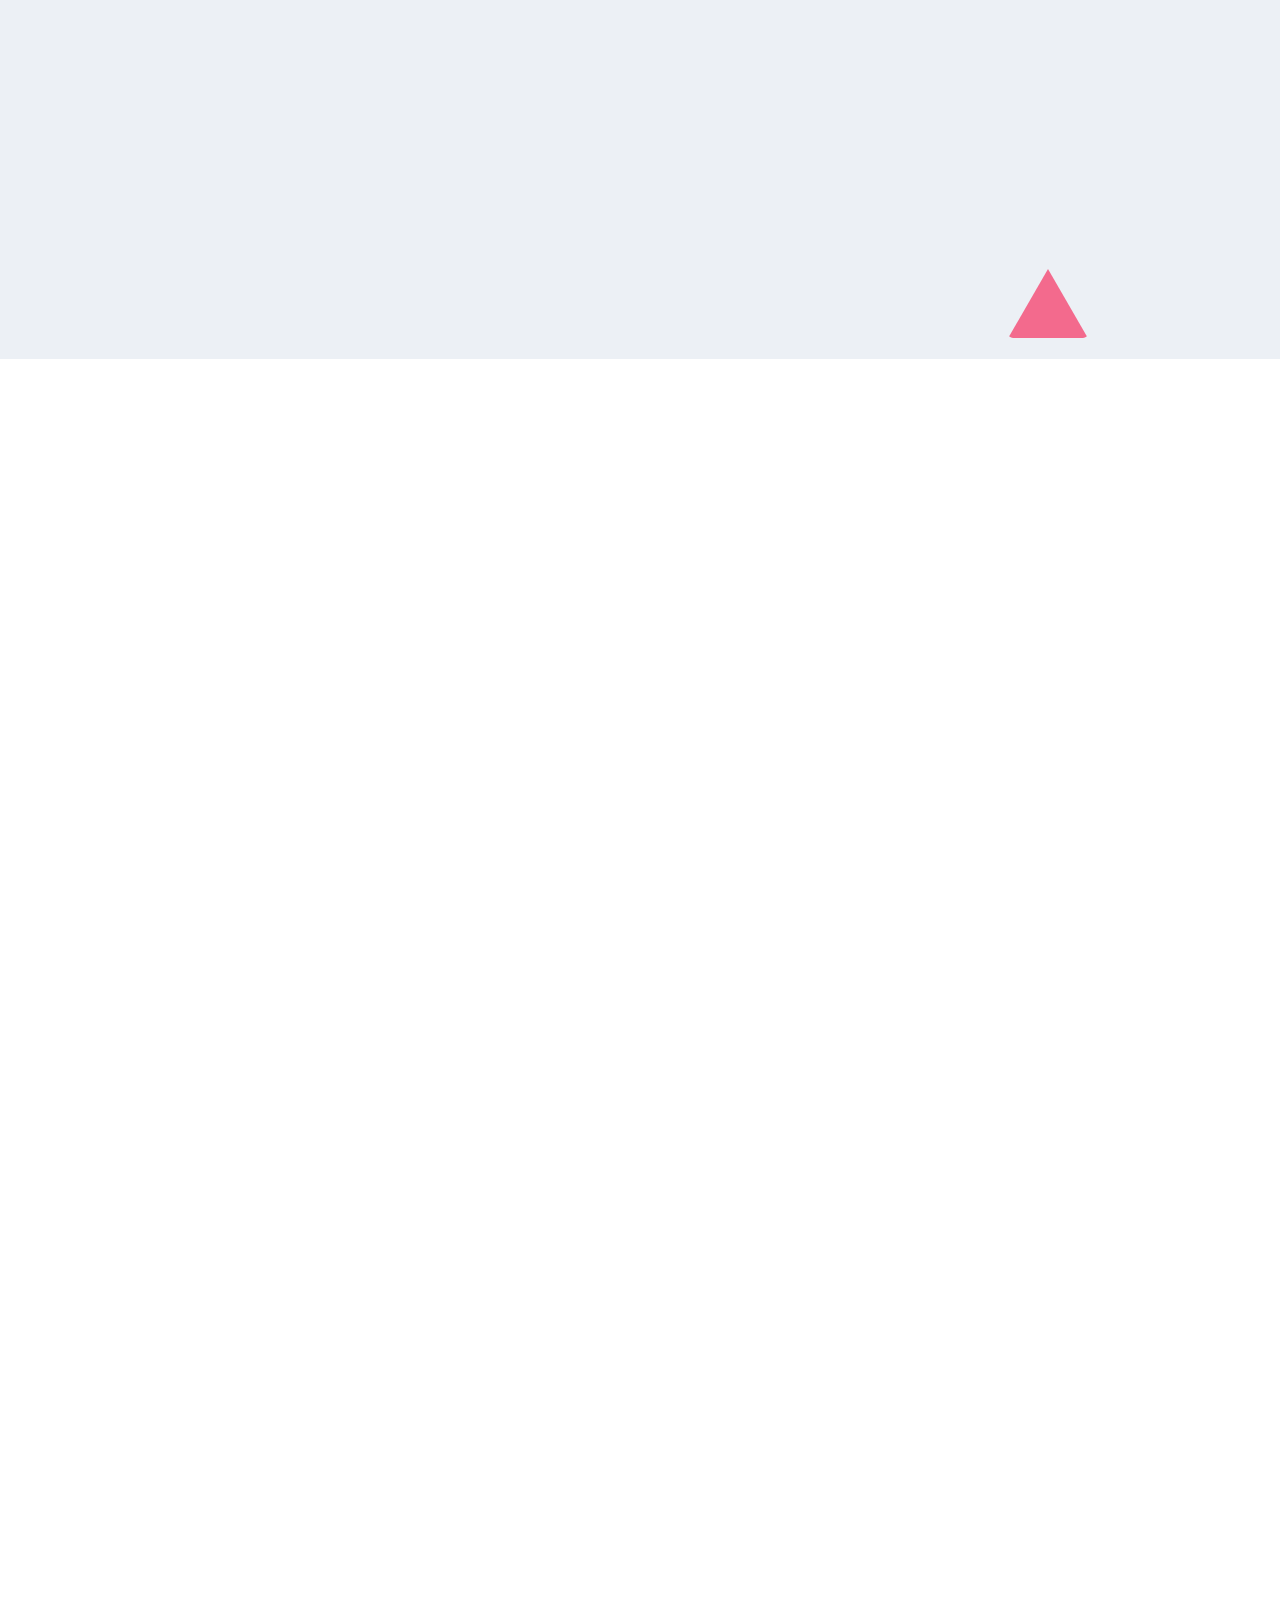
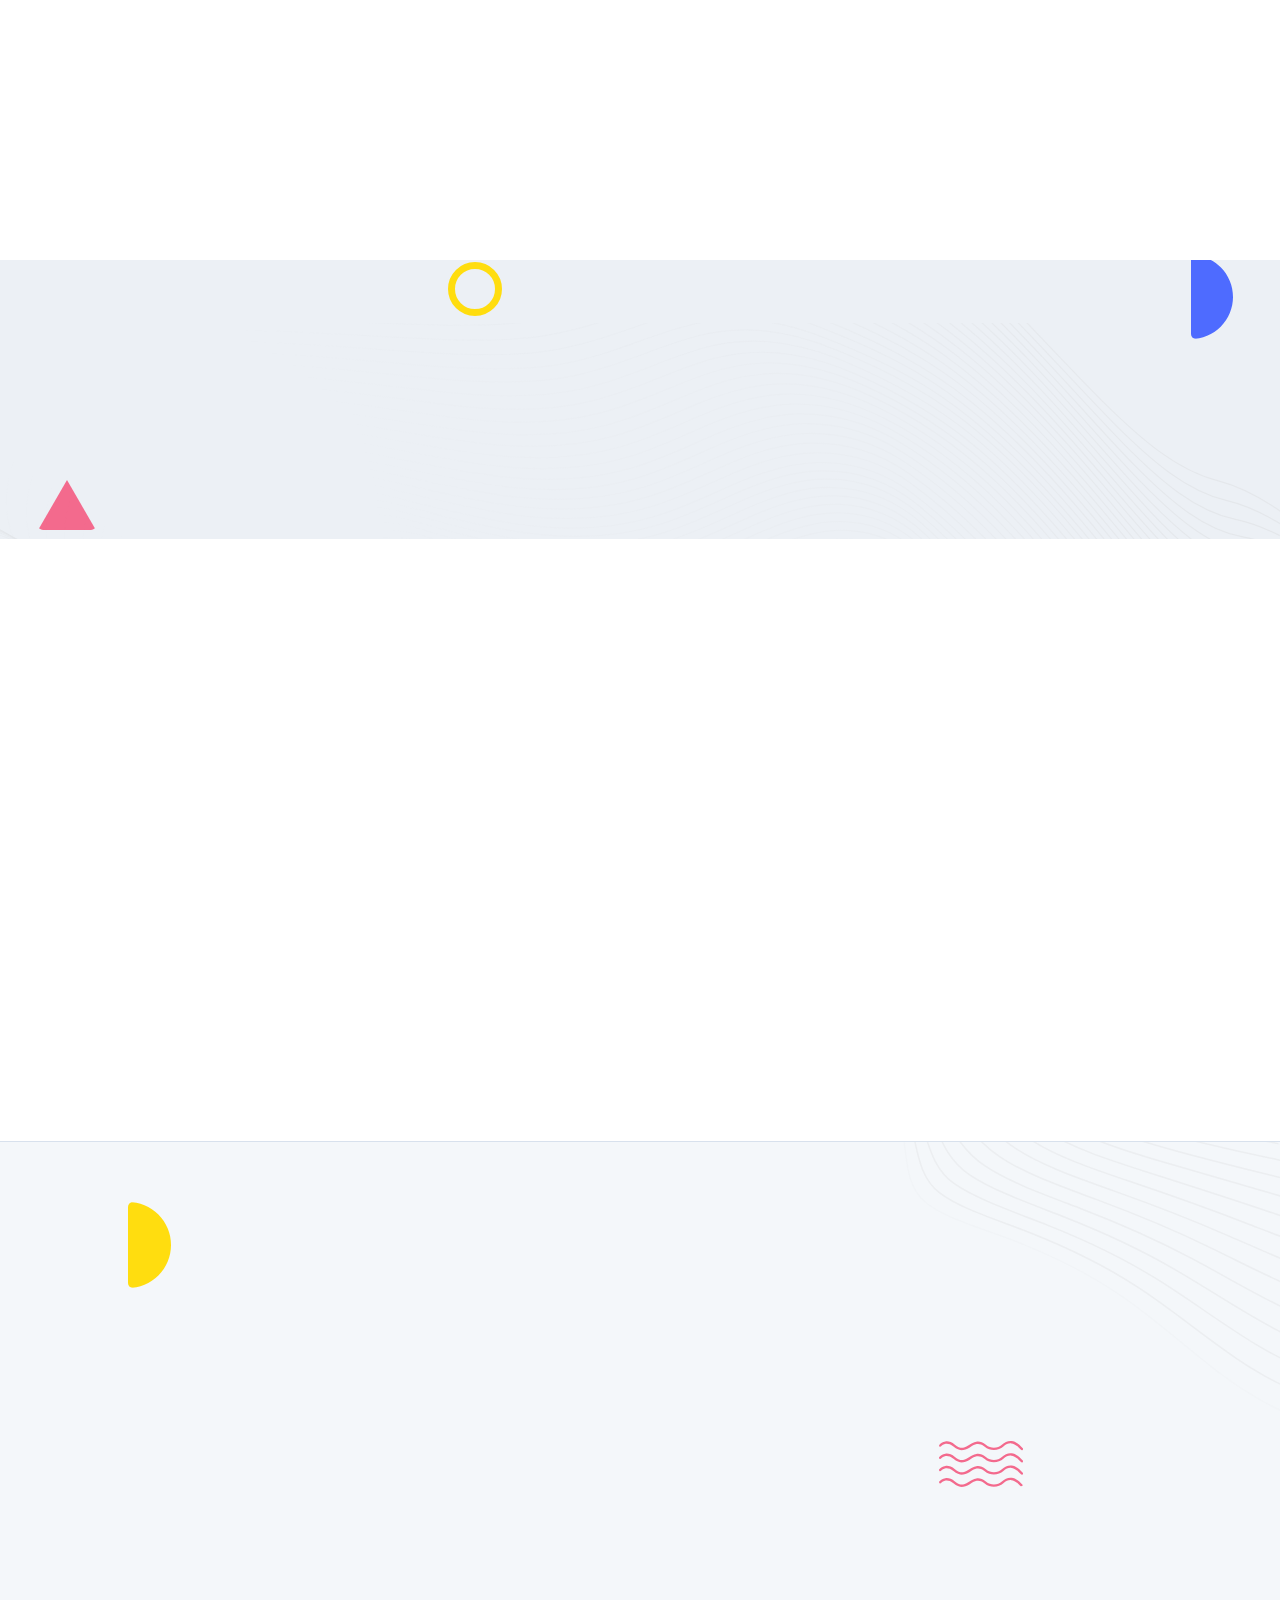
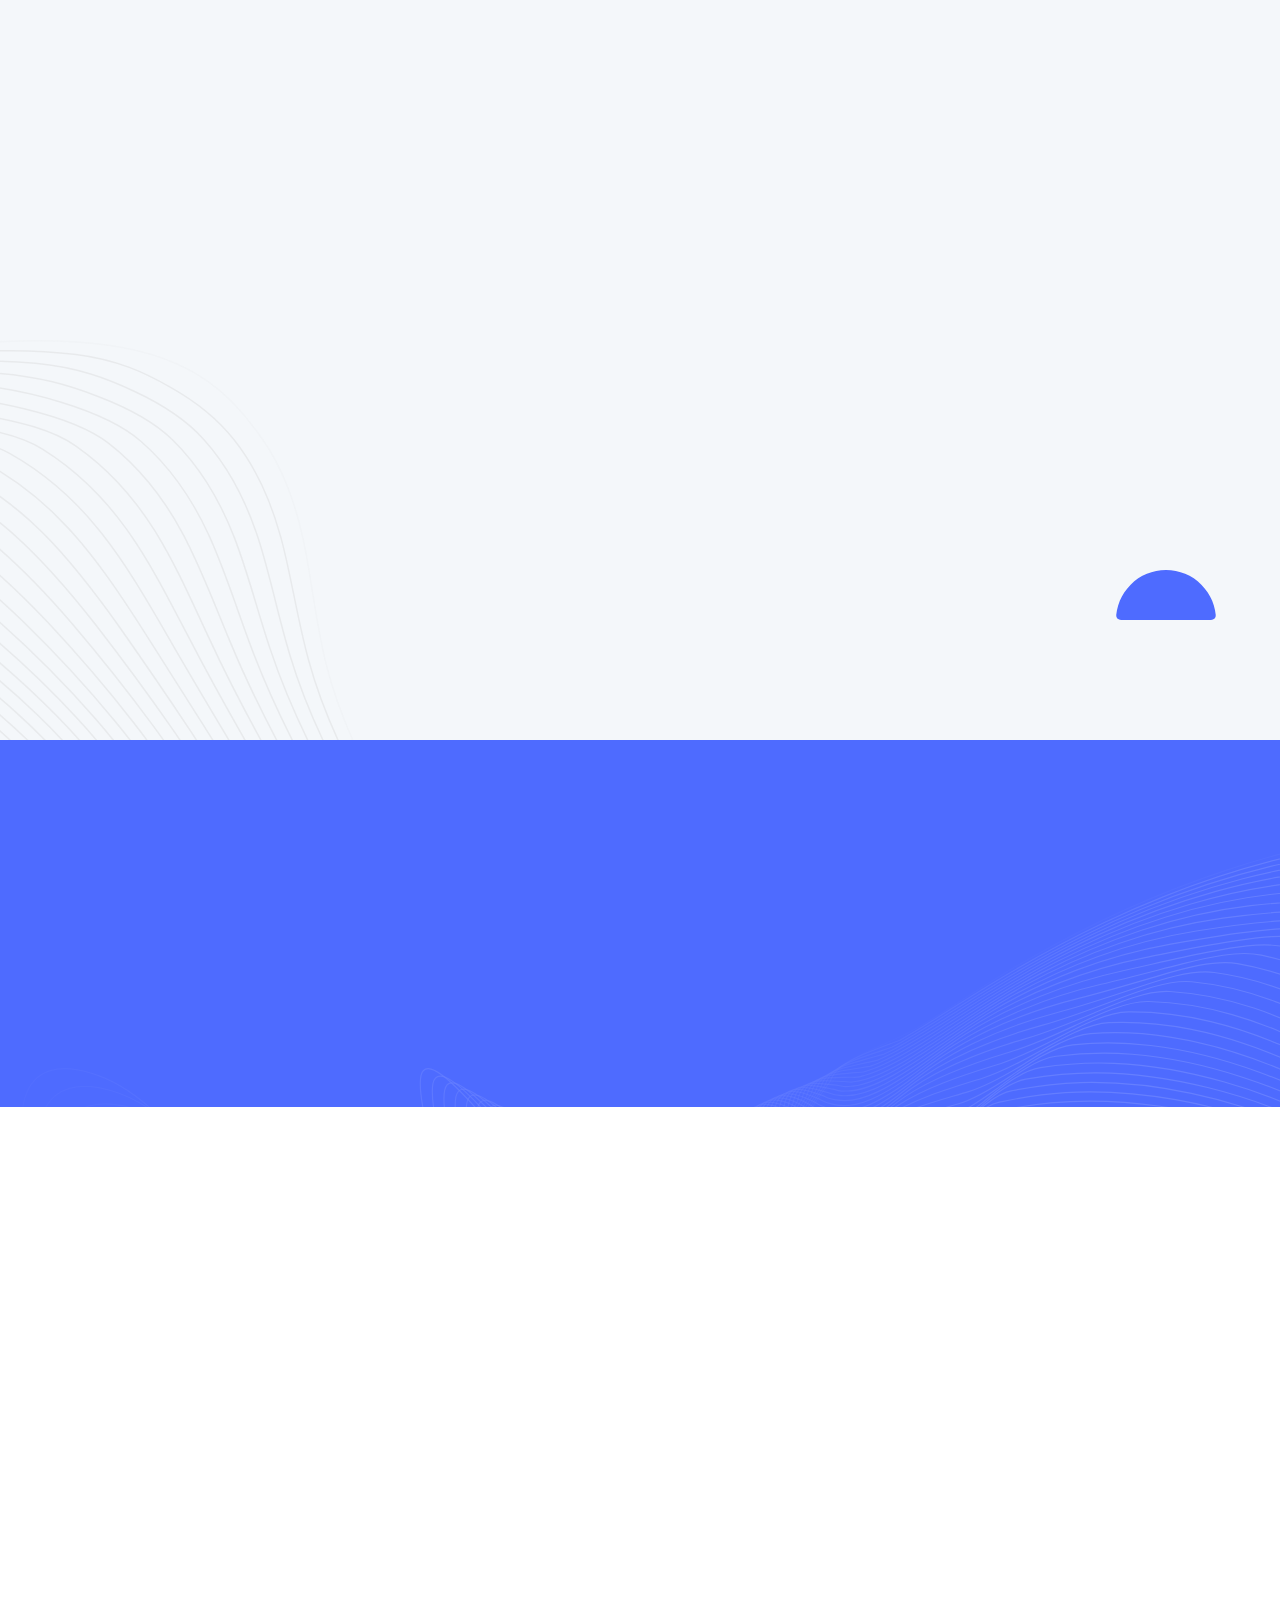
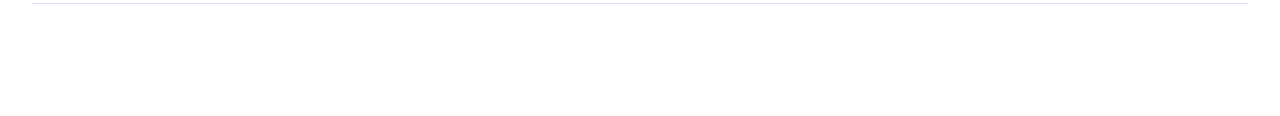
==== commit 7aa3b0e4: "change content" ====
--- a/index.html
+++ b/index.html
@@ -15,21 +15,21 @@
          $watch('darkMode', value => localStorage.setItem('darkMode', JSON.stringify(value)))"
     :class="{'b eh': darkMode === true}"
   >
-    <!-- ===== Header Start ===== -->
-    <header
-  class="g s r vd ya cj"
-  :class="{ 'hh sm _k dj bl ll' : stickyMenu }"
-  @scroll.window="stickyMenu = (window.pageYOffset > 20) ? true : false"
->
-  <div class="bb ze ki xn 2xl:ud-px-0 oo wf yf i">
-    <div class="vd to/4 tc wf yf">
-      <a href="index.html">
-        <img class="om" src="images/donovan-logo-light.svg" alt="Logo Light" />
-        <img class="xc nm" src="images/donovan-logo-dark.svg" alt="Logo Dark" />
-      </a>
-
-      <!-- Hamburger Toggle BTN -->
-      <button class="po rc" @click="navigationOpen = !navigationOpen">
+  <!-- ===== Header Start ===== -->
+  <header
+          class="g s r vd ya cj"
+          :class="{ 'hh sm _k dj bl ll' : stickyMenu }"
+          @scroll.window="stickyMenu = (window.pageYOffset > 20) ? true : false"
+  >
+    <div class="bb ze ki xn 2xl:ud-px-0 oo wf yf i">
+      <div class="vd to/4 tc wf yf">
+        <a href="index.html">
+          <img class="om" src="images/donovan-logo-light.svg" alt="Logo Light" />
+          <img class="xc nm" src="images/donovan-logo-dark.svg" alt="Logo Dark" />
+        </a>
+
+        <!-- Hamburger Toggle BTN -->
+        <button class="po rc" @click="navigationOpen = !navigationOpen">
         <span class="rc i pf re pd">
           <span class="du-block h q vd yc">
             <span class="rc i r s eh um tg te rd eb ml jl dl" :class="{ 'ue el': !navigationOpen }"></span>
@@ -41,69 +41,69 @@
             <span class="rc eh um tg ml jl qr h s pa vd rd" :class="{ 'sd rr': !navigationOpen }"></span>
           </span>
         </span>
-      </button>
-      <!-- Hamburger Toggle BTN -->
-    </div>
-
-    <div
-      class="vd wo/4 sd qo f ho oo wf yf"
-      :class="{ 'd hh rm sr td ud qg ug jc yh': navigationOpen }"
-    >
-      <nav>
-        <ul class="tc _o sf yo cg ep">
-          <li><a href="index.html" class="xl" :class="{ 'mk': page === 'home' }">Home</a></li>
-          <li class="c i" x-data="{ dropdown: false }">
-            <a
-              href="#"
-              class="xl tc wf yf bg"
-              @click.prevent="dropdown = !dropdown"
-              :class="{ 'mk': page === 'blog-grid' || page === 'blog-single' || page === 'signin' || page === 'signup' || page === '404' }"
-            >
-              Diensten
-
-              <svg
-              :class="{ 'wh': dropdown }"
-              class="th mm we fd pf" xmlns="http://www.w3.org/2000/svg" viewBox="0 0 512 512">
-                <path d="M233.4 406.6c12.5 12.5 32.8 12.5 45.3 0l192-192c12.5-12.5 12.5-32.8 0-45.3s-32.8-12.5-45.3 0L256 338.7 86.6 169.4c-12.5-12.5-32.8-12.5-45.3 0s-12.5 32.8 0 45.3l192 192z" />
+        </button>
+        <!-- Hamburger Toggle BTN -->
+      </div>
+
+      <div
+              class="vd wo/4 sd qo f ho oo wf yf"
+              :class="{ 'd hh rm sr td ud qg ug jc yh': navigationOpen }"
+      >
+        <nav>
+          <ul class="tc _o sf yo cg ep">
+            <li><a href="index.html" class="xl" :class="{ 'mk': page === 'home' }">Home</a></li>
+            <li class="c i" x-data="{ dropdown: false }">
+              <a
+                      href="#"
+                      class="xl tc wf yf bg"
+                      @click.prevent="dropdown = !dropdown"
+                      :class="{ 'mk': page === 'blog-grid' || page === 'blog-single' || page === 'signin' || page === 'signup' || page === '404' }"
+              >
+                Diensten
+
+                <svg
+                        :class="{ 'wh': dropdown }"
+                        class="th mm we fd pf" xmlns="http://www.w3.org/2000/svg" viewBox="0 0 512 512">
+                  <path d="M233.4 406.6c12.5 12.5 32.8 12.5 45.3 0l192-192c12.5-12.5 12.5-32.8 0-45.3s-32.8-12.5-45.3 0L256 338.7 86.6 169.4c-12.5-12.5-32.8-12.5-45.3 0s-12.5 32.8 0 45.3l192 192z" />
+                </svg>
+              </a>
+
+              <!-- Dropdown Start -->
+              <ul class="a" :class="{ 'tc': dropdown }">
+                <li><a href="service-1.html" class="xl" :class="{ 'mk': page === 'Rolluiken & zonwering' }">Rolluiken & zonwering</a></li>
+                <li><a href="service-2.html" class="xl" :class="{ 'mk': page === 'Glaswerken' }">Glaswerken</a></li>
+                <li><a href="service-3.html" class="xl" :class="{ 'mk': page === 'Ramen & deuren' }">Ramen & deuren</a></li>
+                <li><a href="service-4.html" class="xl" :class="{ 'mk': page === 'Slotenmaker' }">Slotenmaker</a></li>
+                <li><a href="service-5.html" class="xl" :class="{ 'mk': page === 'Automatisatie' }">Automatisatie</a></li>
+                <li><a href="service-6.html" class="xl" :class="{ 'mk': page === 'Hersteldienst (schuif)ramen & deuren' }">Hersteldienst (schuif)ramen & deuren</a></li>
+              </ul>
+              <!-- Dropdown End -->
+            </li>
+            <li><a href="projects.html" class="xl">Realisaties</a></li>
+          </ul>
+        </nav>
+
+        <div class="tc wf ig pb no">
+          <div class="pc h io pa ra" :class="navigationOpen ? '!-ud-visible' : 'd'">
+            <label class="rc ab i">
+              <input type="checkbox" :value="darkMode" @change="darkMode = !darkMode" class="pf vd yc uk h r za ab" />
+              <!-- Icon Sun -->
+              <svg :class="{ 'wn' : page === 'home', 'xh' : page === 'home' && stickyMenu }" class="th om" width="25" height="25" viewBox="0 0 25 25" fill="none" xmlns="http://www.w3.org/2000/svg">
+                <path d="M12.0908 18.6363C10.3549 18.6363 8.69 17.9467 7.46249 16.7192C6.23497 15.4916 5.54537 13.8268 5.54537 12.0908C5.54537 10.3549 6.23497 8.69 7.46249 7.46249C8.69 6.23497 10.3549 5.54537 12.0908 5.54537C13.8268 5.54537 15.4916 6.23497 16.7192 7.46249C17.9467 8.69 18.6363 10.3549 18.6363 12.0908C18.6363 13.8268 17.9467 15.4916 16.7192 16.7192C15.4916 17.9467 13.8268 18.6363 12.0908 18.6363ZM12.0908 16.4545C13.2481 16.4545 14.358 15.9947 15.1764 15.1764C15.9947 14.358 16.4545 13.2481 16.4545 12.0908C16.4545 10.9335 15.9947 9.8236 15.1764 9.00526C14.358 8.18692 13.2481 7.72718 12.0908 7.72718C10.9335 7.72718 9.8236 8.18692 9.00526 9.00526C8.18692 9.8236 7.72718 10.9335 7.72718 12.0908C7.72718 13.2481 8.18692 14.358 9.00526 15.1764C9.8236 15.9947 10.9335 16.4545 12.0908 16.4545ZM10.9999 0.0908203H13.1817V3.36355H10.9999V0.0908203ZM10.9999 20.8181H13.1817V24.0908H10.9999V20.8181ZM2.83446 4.377L4.377 2.83446L6.69082 5.14828L5.14828 6.69082L2.83446 4.37809V4.377ZM17.4908 19.0334L19.0334 17.4908L21.3472 19.8046L19.8046 21.3472L17.4908 19.0334ZM19.8046 2.83337L21.3472 4.377L19.0334 6.69082L17.4908 5.14828L19.8046 2.83446V2.83337ZM5.14828 17.4908L6.69082 19.0334L4.377 21.3472L2.83446 19.8046L5.14828 17.4908ZM24.0908 10.9999V13.1817H20.8181V10.9999H24.0908ZM3.36355 10.9999V13.1817H0.0908203V10.9999H3.36355Z" fill=""/>
               </svg>
-            </a>
-
-            <!-- Dropdown Start -->
-            <ul class="a" :class="{ 'tc': dropdown }">
-              <li><a href="service-1.html" class="xl" :class="{ 'mk': page === 'Rolluiken & zonwering' }">Rolluiken & zonwering</a></li>
-              <li><a href="service-2.html" class="xl" :class="{ 'mk': page === 'Glaswerken' }">Glaswerken</a></li>
-              <li><a href="service-3.html" class="xl" :class="{ 'mk': page === 'Ramen & deuren' }">Ramen & deuren</a></li>
-              <li><a href="service-4.html" class="xl" :class="{ 'mk': page === 'Slotenmaker' }">Slotenmaker</a></li>
-              <li><a href="service-5.html" class="xl" :class="{ 'mk': page === 'Automatisatie' }">Automatisatie</a></li>
-              <li><a href="service-6.html" class="xl" :class="{ 'mk': page === 'Hersteldienst (schuif)ramen & deuren' }">Hersteldienst (schuif)ramen & deuren</a></li>
-            </ul>
-            <!-- Dropdown End -->
-          </li>
-          <li><a href="projects.html" class="xl">Realisaties</a></li>
-        </ul>
-      </nav>
-
-      <div class="tc wf ig pb no">
-        <div class="pc h io pa ra" :class="navigationOpen ? '!-ud-visible' : 'd'">
-          <label class="rc ab i">
-            <input type="checkbox" :value="darkMode" @change="darkMode = !darkMode" class="pf vd yc uk h r za ab" />
-            <!-- Icon Sun -->
-            <svg :class="{ 'wn' : page === 'home', 'xh' : page === 'home' && stickyMenu }" class="th om" width="25" height="25" viewBox="0 0 25 25" fill="none" xmlns="http://www.w3.org/2000/svg">
-              <path d="M12.0908 18.6363C10.3549 18.6363 8.69 17.9467 7.46249 16.7192C6.23497 15.4916 5.54537 13.8268 5.54537 12.0908C5.54537 10.3549 6.23497 8.69 7.46249 7.46249C8.69 6.23497 10.3549 5.54537 12.0908 5.54537C13.8268 5.54537 15.4916 6.23497 16.7192 7.46249C17.9467 8.69 18.6363 10.3549 18.6363 12.0908C18.6363 13.8268 17.9467 15.4916 16.7192 16.7192C15.4916 17.9467 13.8268 18.6363 12.0908 18.6363ZM12.0908 16.4545C13.2481 16.4545 14.358 15.9947 15.1764 15.1764C15.9947 14.358 16.4545 13.2481 16.4545 12.0908C16.4545 10.9335 15.9947 9.8236 15.1764 9.00526C14.358 8.18692 13.2481 7.72718 12.0908 7.72718C10.9335 7.72718 9.8236 8.18692 9.00526 9.00526C8.18692 9.8236 7.72718 10.9335 7.72718 12.0908C7.72718 13.2481 8.18692 14.358 9.00526 15.1764C9.8236 15.9947 10.9335 16.4545 12.0908 16.4545ZM10.9999 0.0908203H13.1817V3.36355H10.9999V0.0908203ZM10.9999 20.8181H13.1817V24.0908H10.9999V20.8181ZM2.83446 4.377L4.377 2.83446L6.69082 5.14828L5.14828 6.69082L2.83446 4.37809V4.377ZM17.4908 19.0334L19.0334 17.4908L21.3472 19.8046L19.8046 21.3472L17.4908 19.0334ZM19.8046 2.83337L21.3472 4.377L19.0334 6.69082L17.4908 5.14828L19.8046 2.83446V2.83337ZM5.14828 17.4908L6.69082 19.0334L4.377 21.3472L2.83446 19.8046L5.14828 17.4908ZM24.0908 10.9999V13.1817H20.8181V10.9999H24.0908ZM3.36355 10.9999V13.1817H0.0908203V10.9999H3.36355Z" fill=""/>
-            </svg>
-            <!-- Icon Sun -->
-            <img class="xc nm" src="images/icon-moon.svg" alt="Moon" />
-          </label>
-        </div>
-
-        <a href="showroom.html" :class="{ 'nk yl' : page === 'home', 'ok' : page === 'home' && stickyMenu }" class="ek pk xl">Showroom</a>
-        <a href="#contact" :class="{ 'hh/[0.15]' : page === 'home', 'sh' : page === 'home' && stickyMenu }" class="lk gh dk rg tc wf xf _l gi hi">Contact</a>
+              <!-- Icon Sun -->
+              <img class="xc nm" src="images/icon-moon.svg" alt="Moon" />
+            </label>
+          </div>
+
+          <a href="showroom.html" :class="{ 'nk yl' : page === 'home', 'ok' : page === 'home' && stickyMenu }" class="ek pk xl">Showroom</a>
+          <a href="index.html#contact" :class="{ 'hh/[0.15]' : page === 'home', 'sh' : page === 'home' && stickyMenu }" class="lk gh dk rg tc wf xf _l gi hi">Contact</a>
+        </div>
       </div>
     </div>
-  </div>
-</header>
-
-    <!-- ===== Header End ===== -->
+  </header>
+
+  <!-- ===== Header End ===== -->
 
     <main>
       <!-- ===== Hero Start ===== -->
@@ -127,8 +127,8 @@
               </p>
 
               <div class="tc tf yo zf mb">
-                <a href="https://renovatiewerkendonovantack.window4u.eu/" target="_blank" class="ek jk lk gh gi hi rg ml il vc _d _l"
-                  >Prijs Berekenen</a
+                <a href="mailto:info@donovan-tack.be" target="_blank" class="ek jk lk gh gi hi rg ml il vc _d _l"
+                  >Offerte Aanvragen</a
                 >
 
                 <span class="tc sf">
@@ -596,7 +596,6 @@
               <li><a href="#service" class="sc xl vb">Diensten</a></li>
               <li><a href="projects.html" class="sc xl vb">Realisaties</a></li>
               <li><a href="mailto:info@donovan-tack.be" class="sc xl vb">Offerte Aanvragen</a></li>
-              <li><a href="https://renovatiewerkendonovantack.window4u.eu/" target="_blank" class="sc xl vb">Prijs Berekenen</a></li>
               <li><a href="showroom.html" class="sc xl vb">Showroom</a></li>
             </ul>
           </div>
